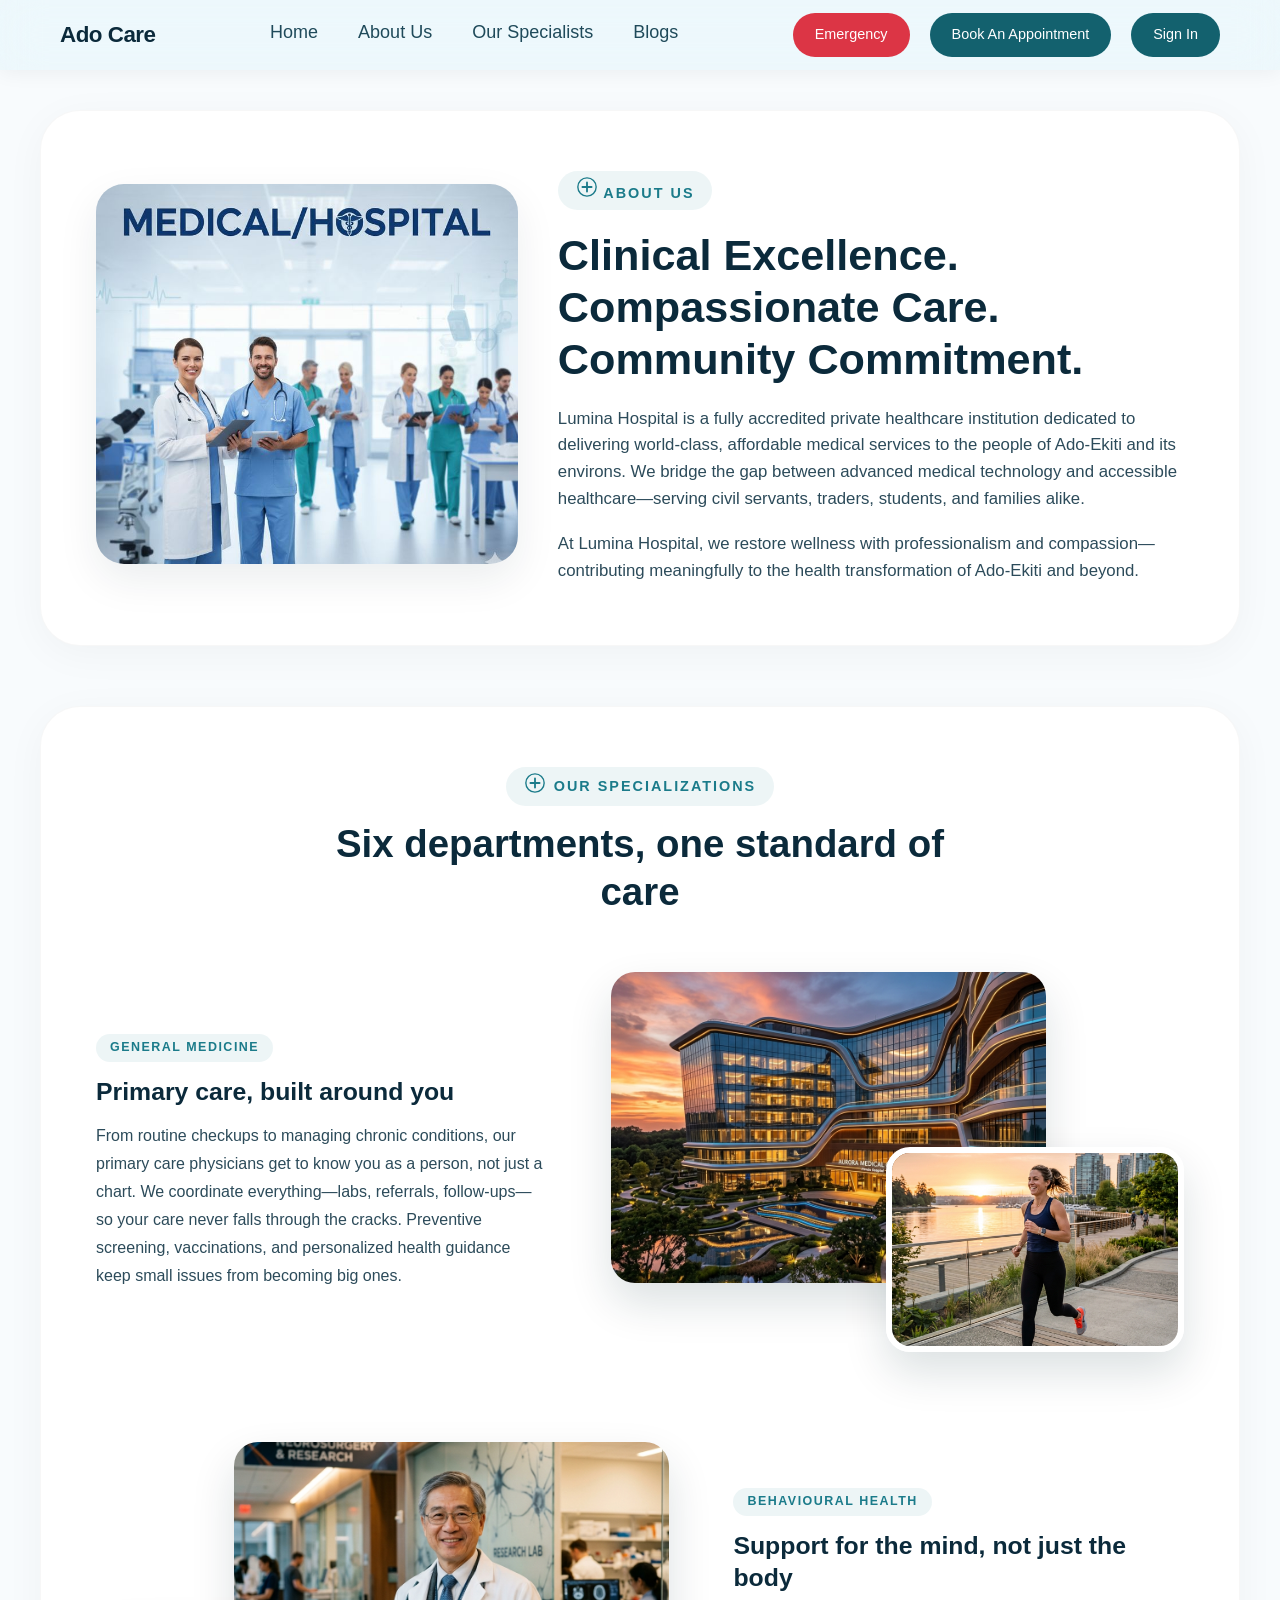
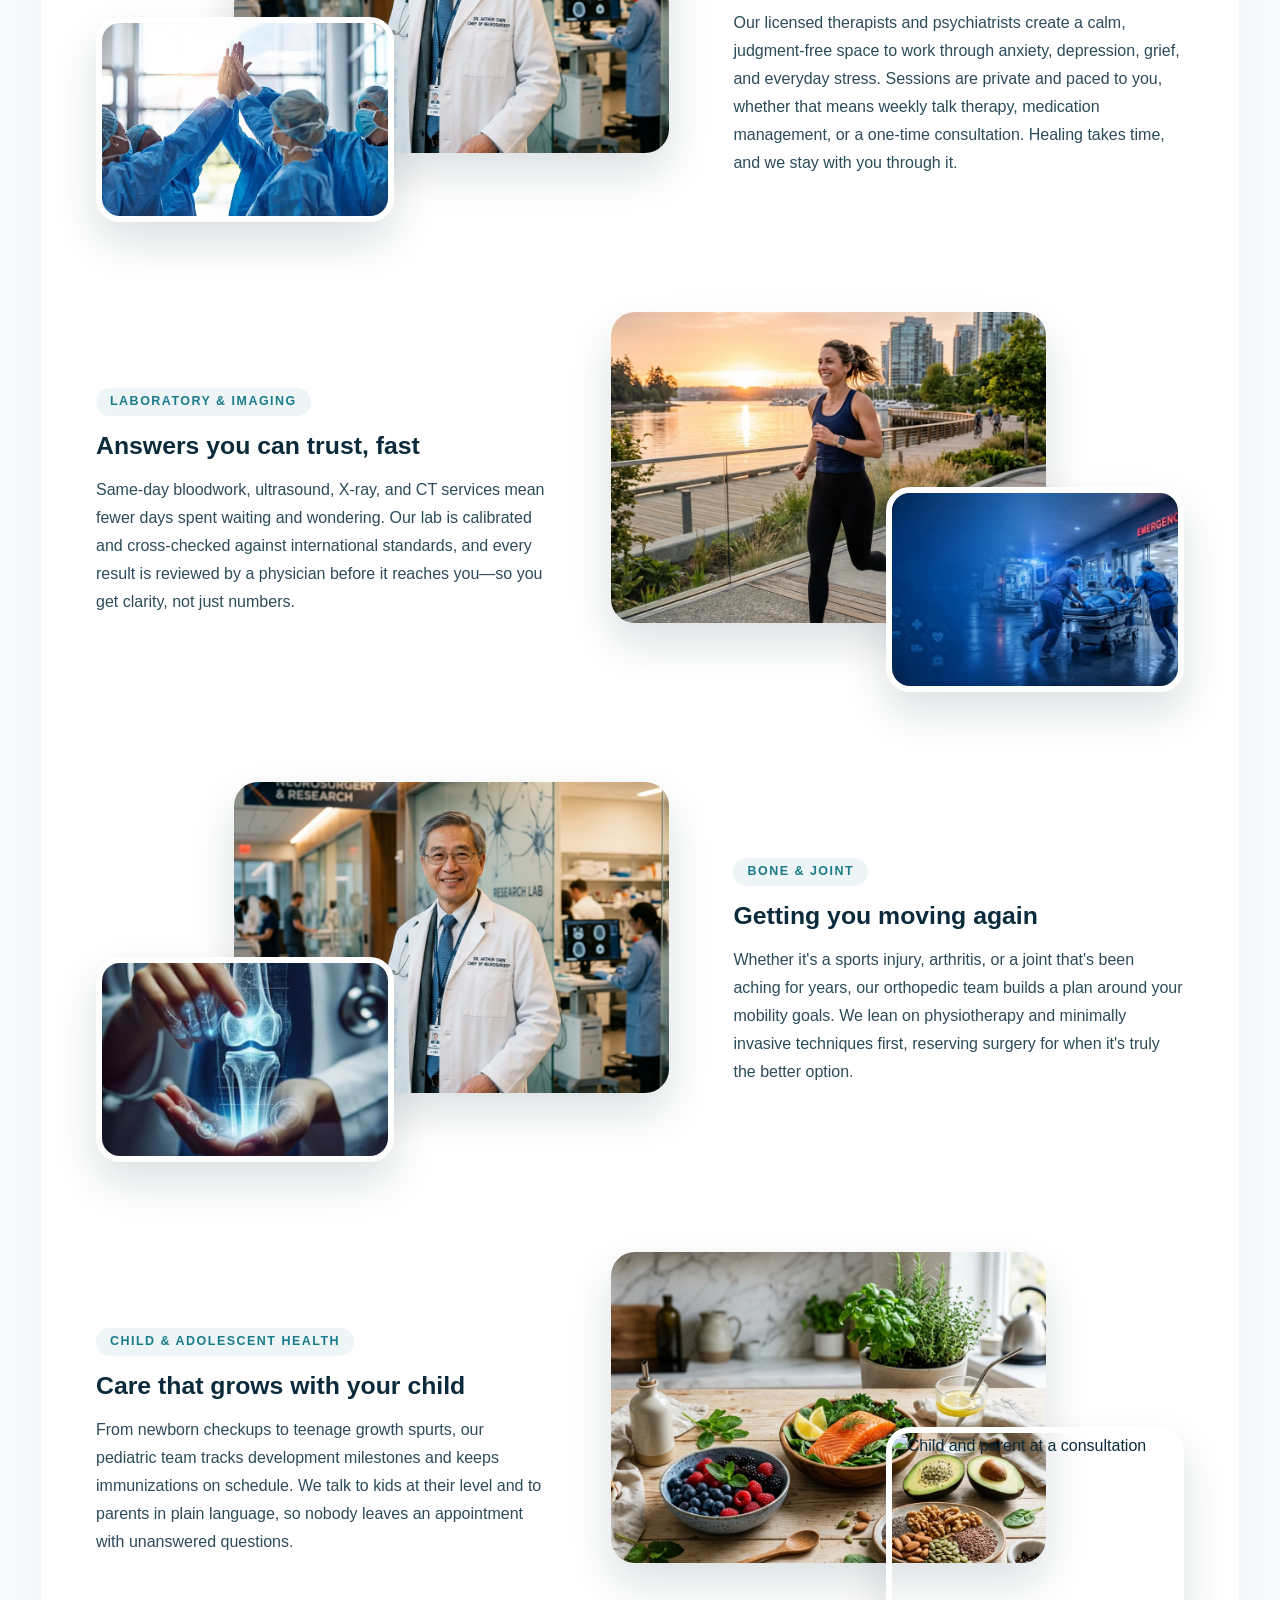
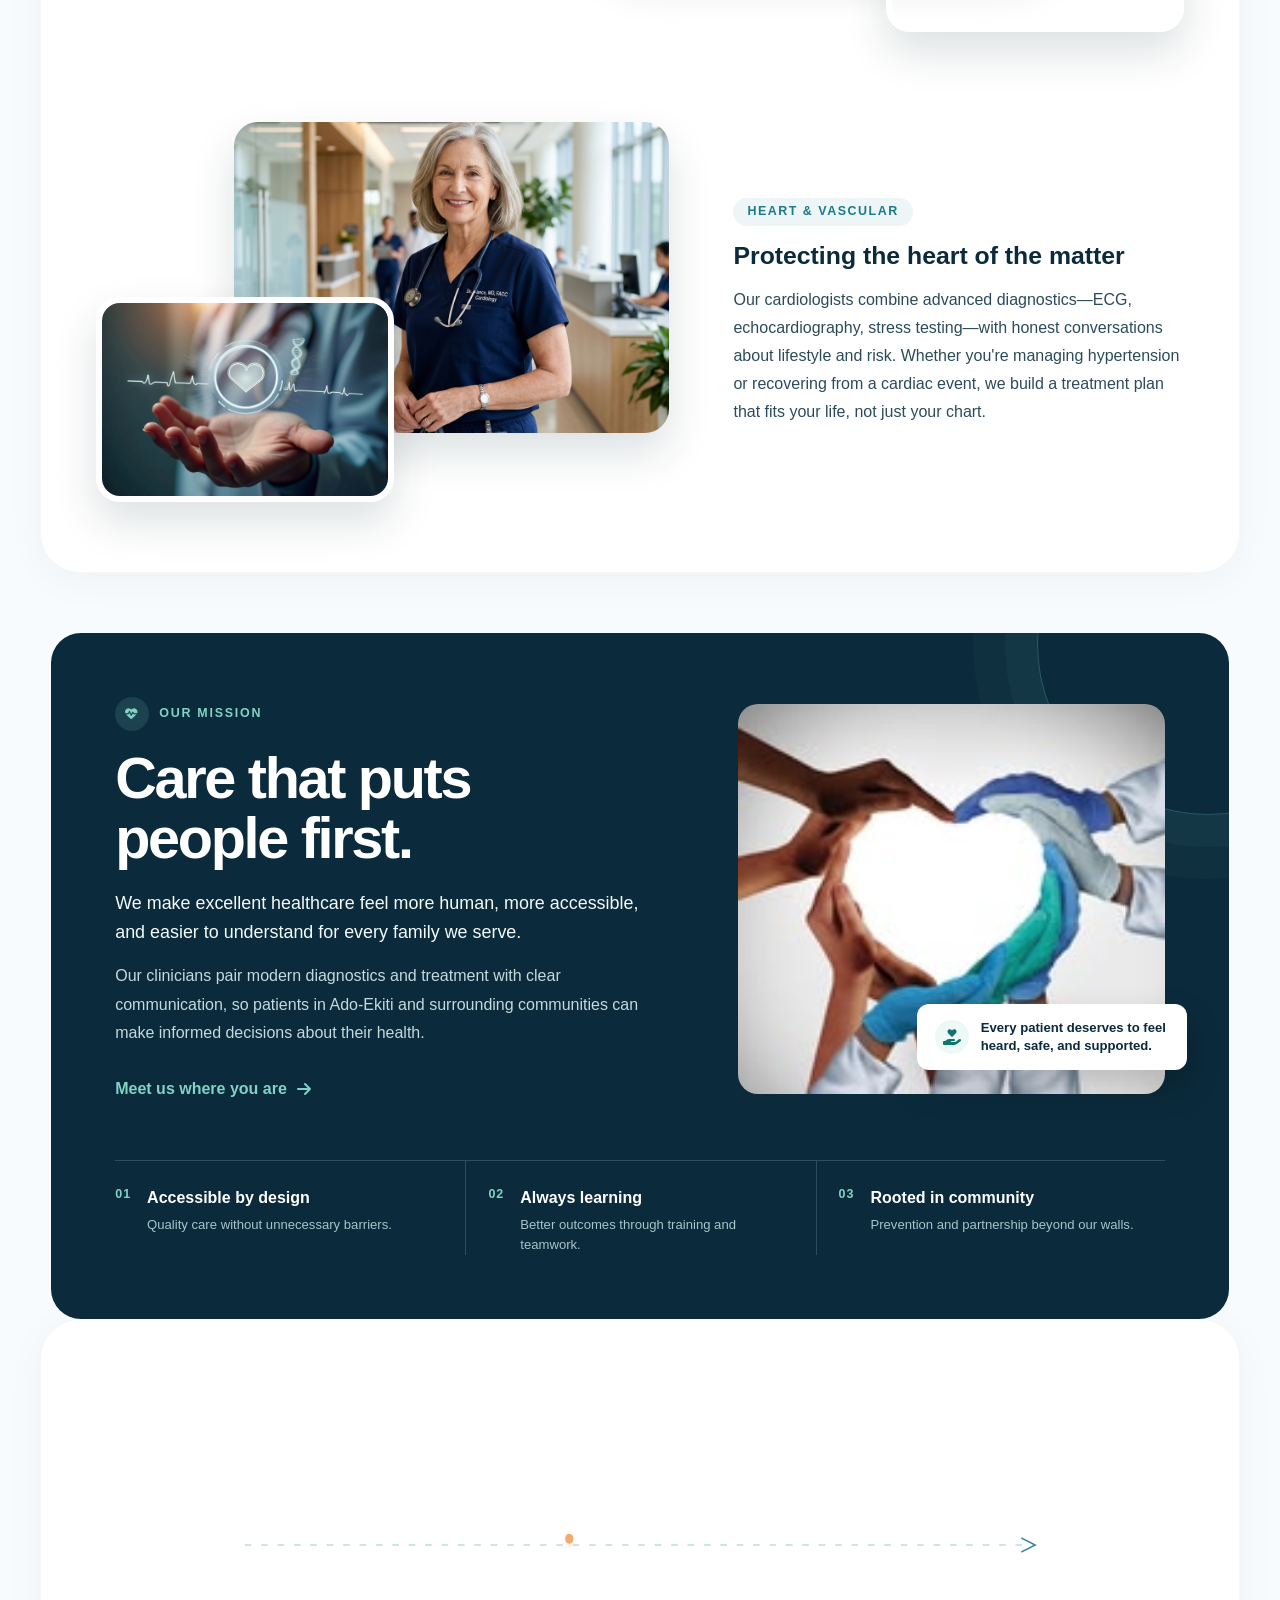
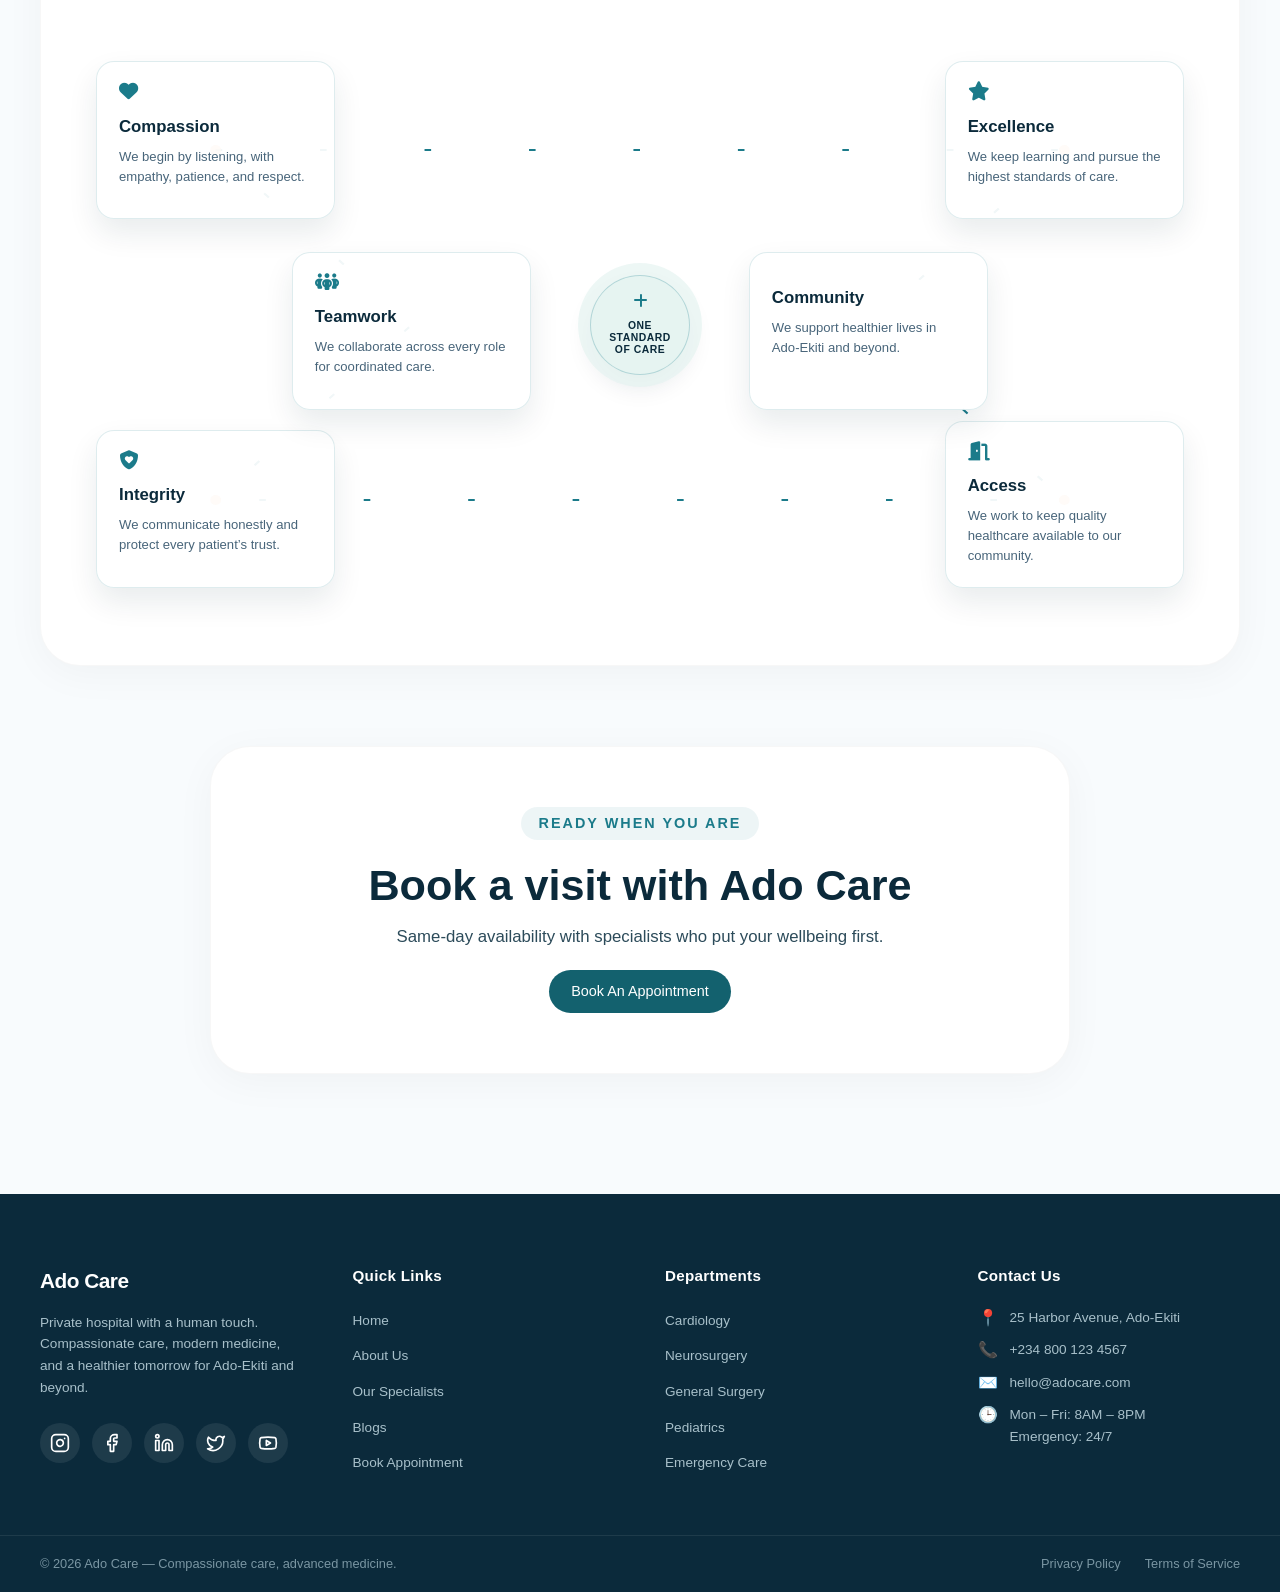
==== about.html @ afec9a69 "emercency, login and appointment pages" ====
<!DOCTYPE html>
<html lang="en">
<head>
    <meta charset="UTF-8">
    <meta name="viewport" content="width=device-width, initial-scale=1.0">
    <link rel="stylesheet" href="Style1.css">
    <link rel="stylesheet" href="https://cdnjs.cloudflare.com/ajax/libs/font-awesome/6.4.0/css/all.min.css">
    <title>About Us — Ado Care</title>
</head>
<body class="page-about">
    <nav class="nav">
        <div class="logo">Ado Care</div>

        <div class="links">
            <a href="index.html">Home</a>
            <a href="about.html" class="active">About Us</a>
            <a href="specialists.html">Our Specialists</a>
            <a href="blogs.html">Blogs</a>
        </div>

        <div class="right-links">
            <a class="button emergency" href="">Emergency</a>
            <a class="button" href="index.html#book-appointment">Book An Appointment</a>
            <a class="button" href="">Sign In</a>
        </div>

        <!-- Mobile Menu Toggle -->
        <button class="menu-toggle" id="menuToggle" aria-label="Toggle menu">
            <span></span>
            <span></span>
            <span></span>
        </button>

        <!-- Mobile Menu -->
        <div class="mobile-menu" id="mobileMenu">
            <div class="mobile-links">
                <a href="index.html">Home</a>
                <a href="about.html" class="active">About Us</a>
                <a href="specialists.html">Our Specialists</a>
                <a href="blogs.html">Blogs</a>
            </div>
            <div class="mobile-actions">
                <a class="button emergency" href="">Emergency</a>
                <a class="button" href="index.html#book-appointment">Book An Appointment</a>
                <a class="button" href="">Sign In</a>
            </div>
        </div>
    </nav>

    <main>
        <!-- Page intro / same visual language as homepage about -->
        <section>
            <div class="about-us" id="about-us" style="margin-top: 40px;">
                <div class="about-image">
                    <img src="assets/download.jpg" alt="Ado Care hospital">
                </div>

                <div class="about-text">
                    <h2>
                        <span class="about-icon" aria-hidden="true">
                            <svg width="22" height="22" viewBox="0 0 24 24" fill="none">
                                <circle cx="12" cy="12" r="10" stroke="#1b7b8a" stroke-width="1.5" class="about-ring"/>
                                <path d="M12 7v10M7 12h10" stroke="#1b7b8a" stroke-width="2" stroke-linecap="round"/>
                            </svg>
                        </span>
                        About us
                    </h2>

                    <h1>Clinical Excellence. Compassionate Care. Community Commitment.</h1>

                    <p>
                        Lumina Hospital is a fully accredited private healthcare institution
                        dedicated to delivering world-class, affordable medical services to the people of
                        Ado-Ekiti and its environs. We bridge the gap between advanced medical technology
                        and accessible healthcare—serving civil servants, traders, students, and families alike.
                    </p>

                    <p>
                        At Lumina Hospital, we restore wellness with professionalism and compassion—contributing meaningfully
                        to the health transformation of Ado-Ekiti and beyond.
                    </p>
                </div>

            </div>
        </section>

        <!-- Specializations — detailed, alternating layout -->
        <section>
            <div class="spec-section">
                <div class="spec-intro">
                    <h2>
                        <span class="about-icon" aria-hidden="true">
                            <svg width="22" height="22" viewBox="0 0 24 24" fill="none">
                                <circle cx="12" cy="12" r="10" stroke="#1b7b8a" stroke-width="1.5" class="about-ring"/>
                                <path d="M12 7v10M7 12h10" stroke="#1b7b8a" stroke-width="2" stroke-linecap="round"/>
                            </svg>
                        </span>
                        Our specializations
                    </h2>
                    <h1>Six departments, one standard of care</h1>
                </div>

                <div class="spec-list">
                    <!-- 1. Primary Care — images right -->
                    <div class="spec-row">
                        <div class="spec-content">
                            <span class="specialist-dept">General Medicine</span>
                            <h3>Primary care, built around you</h3>
                            <p>
                                From routine checkups to managing chronic conditions, our primary care physicians
                                get to know you as a person, not just a chart. We coordinate everything—labs,
                                referrals, follow-ups—so your care never falls through the cracks. Preventive
                                screening, vaccinations, and personalized health guidance keep small issues from
                                becoming big ones.
                            </p>
                        </div>
                        <div class="spec-images">
                            <img src="assets/hero_hospital.png" alt="Primary care consultation at Ado Care" class="img-a">
                            <img src="assets/healthy_lifestyle.png" alt="Family preventive health guidance" class="img-b">
                        </div>
                    </div>

                    <!-- 2. Mental Health — images left -->
                    <div class="spec-row reverse">
                        <div class="spec-content">
                            <span class="specialist-dept">Behavioural Health</span>
                            <h3>Support for the mind, not just the body</h3>
                            <p>
                                Our licensed therapists and psychiatrists create a calm, judgment-free space to
                                work through anxiety, depression, grief, and everyday stress. Sessions are private
                                and paced to you, whether that means weekly talk therapy, medication management,
                                or a one-time consultation. Healing takes time, and we stay with you through it.
                            </p>
                        </div>
                        <div class="spec-images">
                            <img src="assets/doctor_neurology.png" alt="Therapist consultation room" class="img-a">
                            <img src="assets/hero2.jpg" alt="Patient in a calm counselling session" class="img-b">
                        </div>
                    </div>

                    <!-- 3. Diagnostics — images right -->
                    <div class="spec-row">
                        <div class="spec-content">
                            <span class="specialist-dept">Laboratory &amp; Imaging</span>
                            <h3>Answers you can trust, fast</h3>
                            <p>
                                Same-day bloodwork, ultrasound, X-ray, and CT services mean fewer days spent
                                waiting and wondering. Our lab is calibrated and cross-checked against
                                international standards, and every result is reviewed by a physician before it
                                reaches you—so you get clarity, not just numbers.
                            </p>
                        </div>
                        <div class="spec-images">
                            <img src="assets/healthy_lifestyle.png" alt="Diagnostic laboratory testing" class="img-a">
                            <img src="assets/hero3.jpg" alt="Imaging and scan review" class="img-b">
                        </div>
                    </div>

                    <!-- 4. Orthopedics — images left -->
                    <div class="spec-row reverse">
                        <div class="spec-content">
                            <span class="specialist-dept">Bone &amp; Joint</span>
                            <h3>Getting you moving again</h3>
                            <p>
                                Whether it's a sports injury, arthritis, or a joint that's been aching for years,
                                our orthopedic team builds a plan around your mobility goals. We lean on
                                physiotherapy and minimally invasive techniques first, reserving surgery for when
                                it's truly the better option.
                            </p>
                        </div>
                        <div class="spec-images">
                            <img src="assets/doctor_neurology.png" alt="Orthopedic assessment" class="img-a">
                            <img src="assets/hero4.jpg" alt="Physiotherapy and mobility rehab" class="img-b">
                        </div>
                    </div>

                    <!-- 5. Pediatrics — images right -->
                    <div class="spec-row">
                        <div class="spec-content">
                            <span class="specialist-dept">Child &amp; Adolescent Health</span>
                            <h3>Care that grows with your child</h3>
                            <p>
                                From newborn checkups to teenage growth spurts, our pediatric team tracks
                                development milestones and keeps immunizations on schedule. We talk to kids at
                                their level and to parents in plain language, so nobody leaves an appointment
                                with unanswered questions.
                            </p>
                        </div>
                        <div class="spec-images">
                            <img src="assets/nutrition_superfoods.png" alt="Pediatric wellness checkup" class="img-a">
                            <img src="assets/hero5.jpg" alt="Child and parent at a consultation" class="img-b">
                        </div>
                    </div>

                    <!-- 6. Cardiology — images left -->
                    <div class="spec-row reverse">
                        <div class="spec-content">
                            <span class="specialist-dept">Heart &amp; Vascular</span>
                            <h3>Protecting the heart of the matter</h3>
                            <p>
                                Our cardiologists combine advanced diagnostics—ECG, echocardiography, stress
                                testing—with honest conversations about lifestyle and risk. Whether you're
                                managing hypertension or recovering from a cardiac event, we build a treatment
                                plan that fits your life, not just your chart.
                            </p>
                        </div>
                        <div class="spec-images">
                            <img src="assets/doctor_cardiology.png" alt="Cardiology diagnostics" class="img-a">
                            <img src="assets/hero6.jpg" alt="Heart health monitoring" class="img-b">
                        </div>
                    </div>
                </div>
            </div>
        </section>

        <section class="mission-section" aria-labelledby="mission-title">
            <div class="mission-layout">
                <div class="mission-copy mission-reveal">
                    <div class="mission-label">
                        <span class="mission-mark" aria-hidden="true"><i class="fas fa-heart-pulse"></i></span>
                        <span>Our mission</span>
                    </div>
                    <h1 id="mission-title">Care that puts people first.</h1>
                    <p class="mission-lead">
                        We make excellent healthcare feel more human, more accessible, and easier to understand for every family we serve.
                    </p>
                    <p>
                        Our clinicians pair modern diagnostics and treatment with clear communication, so patients in Ado-Ekiti and surrounding communities can make informed decisions about their health.
                    </p>
                    <a class="mission-link" href="index.html#book-appointment">Meet us where you are <i class="fas fa-arrow-right"></i></a>
                </div>

                <div class="mission-visual mission-reveal">
                    <img src="assets/Modern miracle workers - Catholic Review.jpg" alt="A healthcare professional caring for a patient">
                    <div class="mission-note">
                        <span class="mission-note-icon"><i class="fas fa-hand-holding-heart"></i></span>
                        <p>Every patient deserves to feel heard, safe, and supported.</p>
                    </div>
                </div>
            </div>

            <div class="mission-commitments">
                <div class="commitment mission-reveal">
                    <strong>01</strong>
                    <div><h3>Accessible by design</h3><p>Quality care without unnecessary barriers.</p></div>
                </div>
                <div class="commitment mission-reveal">
                    <strong>02</strong>
                    <div><h3>Always learning</h3><p>Better outcomes through training and teamwork.</p></div>
                </div>
                <div class="commitment mission-reveal">
                    <strong>03</strong>
                    <div><h3>Rooted in community</h3><p>Prevention and partnership beyond our walls.</p></div>
                </div>
            </div>
        </section>

        <section>
            <div class="about-us values-about">
                <div class="about-text" style="flex: 1 1 100%; max-width: 100%;">
                    <h2>
                        <span class="about-icon" aria-hidden="true">
                            <svg width="22" height="22" viewBox="0 0 24 24" fill="none">
                                <circle cx="12" cy="12" r="10" stroke="#1b7b8a" stroke-width="1.5" class="about-ring"/>
                                <path d="M12 7v10M7 12h10" stroke="#1b7b8a" stroke-width="2" stroke-linecap="round"/>
                            </svg>
                        </span>
                        Our Values
                    </h2>
                    <h1>What guides every decision</h1>
                </div>

                <div class="values-flow" aria-hidden="true">
                    <svg viewBox="0 0 1000 28" preserveAspectRatio="none">
                        <path d="M18 14 H982"/>
                        <path class="flow-arrow" d="M965 7 L982 14 L965 21"/>
                        <circle cx="18" cy="14" r="5">
                               <animate attributeName="cx" values="18;138;258;378;498;618;738;858;982;858;738;618;498;378;258;138;18" keyTimes="0;0.0625;0.125;0.1875;0.25;0.3125;0.375;0.4375;0.5;0.5625;0.625;0.6875;0.75;0.8125;0.875;0.9375;1" dur="3s" calcMode="spline" keySplines="0.42 0 0.58 1;0.42 0 0.58 1;0.42 0 0.58 1;0.42 0 0.58 1;0.42 0 0.58 1;0.42 0 0.58 1;0.42 0 0.58 1;0.42 0 0.58 1;0.42 0 0.58 1;0.42 0 0.58 1;0.42 0 0.58 1;0.42 0 0.58 1;0.42 0 0.58 1;0.42 0 0.58 1;0.42 0 0.58 1;0.42 0 0.58 1" repeatCount="indefinite"/>
                               <animate attributeName="cy" values="14;5;14;5;14;5;14;5;14;5;14;5;14;5;14;5;14" keyTimes="0;0.0625;0.125;0.1875;0.25;0.3125;0.375;0.4375;0.5;0.5625;0.625;0.6875;0.75;0.8125;0.875;0.9375;1" dur="3s" calcMode="spline" keySplines="0.42 0 0.58 1;0.42 0 0.58 1;0.42 0 0.58 1;0.42 0 0.58 1;0.42 0 0.58 1;0.42 0 0.58 1;0.42 0 0.58 1;0.42 0 0.58 1;0.42 0 0.58 1;0.42 0 0.58 1;0.42 0 0.58 1;0.42 0 0.58 1;0.42 0 0.58 1;0.42 0 0.58 1;0.42 0 0.58 1;0.42 0 0.58 1" repeatCount="indefinite"/>
                        </circle>
                    </svg>
                </div>
                <div class="values-network" aria-label="Ado Care values">
                    <svg class="values-wireframe" viewBox="0 0 1000 560" aria-hidden="true" preserveAspectRatio="none">
                        <path d="M110 105 L890 105 L710 280 L890 455 L110 455 L290 280 L110 105"/>
                        <path class="wire-pulse" d="M110 105 L890 105 L710 280 L890 455 L110 455 L290 280 L110 105"/>
                        <circle cx="500" cy="280" r="7"/>
                        <circle cx="110" cy="105" r="5"/><circle cx="890" cy="105" r="5"/>
                        <circle cx="110" cy="455" r="5"/><circle cx="890" cy="455" r="5"/>
                    </svg>
                    <div class="value-card value-card--compassion value-reveal">
                        <i class="fas fa-heart"></i>
                        <h3>Compassion</h3><p>We begin by listening, with empathy, patience, and respect.</p>
                    </div>
                    <div class="value-card value-card--excellence value-reveal">
                        <i class="fas fa-star"></i>
                        <h3>Excellence</h3><p>We keep learning and pursue the highest standards of care.</p>
                    </div>
                    <div class="value-card value-card--integrity value-reveal">
                        <i class="fas fa-shield-heart"></i>
                        <h3>Integrity</h3><p>We communicate honestly and protect every patient’s trust.</p>
                    </div>
                    <div class="value-card value-card--access value-reveal">
                        <i class="fas fa-door-open"></i>
                        <h3>Access</h3><p>We work to keep quality healthcare available to our community.</p>
                    </div>
                    <div class="value-card value-card--teamwork value-reveal">
                        <i class="fas fa-people-group"></i>
                        <h3>Teamwork</h3><p>We collaborate across every role for coordinated care.</p>
                    </div>
                    <div class="value-card value-card--community value-reveal">
                        <i class="fas fa-house-chimney-heart"></i>
                        <h3>Community</h3><p>We support healthier lives in Ado-Ekiti and beyond.</p>
                    </div>
                    <div class="values-center" aria-hidden="true"><i class="fas fa-plus"></i><span>one standard<br>of care</span></div>
                </div>
            </div>
        </section>

        <!-- CTA back to booking -->
        <section style="padding: 20px 0 40px;">
            <div class="container" style="max-width: 900px; margin: 0 auto; padding: 0 20px; text-align: center;">
                <div class="about-us" style="margin: 0; flex-direction: column; text-align: center; gap: 20px;">
                    <div class="about-text" style="flex: none; max-width: 100%;">
                        <h2 style="opacity: 1;">Ready when you are</h2>
                        <h1 style="opacity: 1; margin-bottom: 12px;">Book a visit with Ado Care</h1>
                        <p style="opacity: 1; margin: 0 auto 20px; max-width: 520px;">
                            Same-day availability with specialists who put your wellbeing first.
                        </p>
                        <a class="button" href="index.html#book-appointment" style="display: inline-flex;">Book An Appointment</a>
                    </div>
                </div>
            </div>
        </section>
    </main>

    <footer class="footer">
        <div class="footer-container">
            <div class="footer-brand">
                <div class="footer-logo">Ado Care</div>
                <p>
                    Private hospital with a human touch.
                    Compassionate care, modern medicine, and a healthier tomorrow for Ado-Ekiti and beyond.
                </p>
                <div class="footer-social">
                    <a href="#" aria-label="Instagram" title="Instagram">
                        <svg xmlns="http://www.w3.org/2000/svg" width="20" height="20" viewBox="0 0 24 24" fill="none" stroke="currentColor" stroke-width="2" stroke-linecap="round" stroke-linejoin="round"><rect width="20" height="20" x="2" y="2" rx="5" ry="5"/><path d="M16 11.37A4 4 0 1 1 12.63 8 4 4 0 0 1 16 11.37z"/><line x1="17.5" x2="17.51" y1="6.5" y2="6.5"/></svg>
                    </a>
                    <a href="#" aria-label="Facebook" title="Facebook">
                        <svg xmlns="http://www.w3.org/2000/svg" width="20" height="20" viewBox="0 0 24 24" fill="none" stroke="currentColor" stroke-width="2" stroke-linecap="round" stroke-linejoin="round"><path d="M18 2h-3a5 5 0 0 0-5 5v3H7v4h3v8h4v-8h3l1-4h-4V7a1 1 0 0 1 1-1h3z"/></svg>
                    </a>
                    <a href="#" aria-label="LinkedIn" title="LinkedIn">
                        <svg xmlns="http://www.w3.org/2000/svg" width="20" height="20" viewBox="0 0 24 24" fill="none" stroke="currentColor" stroke-width="2" stroke-linecap="round" stroke-linejoin="round"><path d="M16 8a6 6 0 0 1 6 6v7h-4v-7a2 2 0 0 0-2-2 2 2 0 0 0-2 2v7h-4v-7a6 6 0 0 1 6-6z"/><rect width="4" height="12" x="2" y="9"/><circle cx="4" cy="4" r="2"/></svg>
                    </a>
                    <a href="#" aria-label="X (Twitter)" title="X">
                        <svg xmlns="http://www.w3.org/2000/svg" width="20" height="20" viewBox="0 0 24 24" fill="none" stroke="currentColor" stroke-width="2" stroke-linecap="round" stroke-linejoin="round"><path d="M22 4s-.7 2.1-2 3.4c1.6 10-9.4 17.3-18 11.6 2.2.1 4.4-.6 6-2C3 15.5.5 9.6 3 5c2.2 2.6 5.6 4.1 9 4-.9-4.2 4-6.6 7-3.8 1.1 0 3-1.2 3-1.2z"/></svg>
                    </a>
                    <a href="#" aria-label="YouTube" title="YouTube">
                        <svg xmlns="http://www.w3.org/2000/svg" width="20" height="20" viewBox="0 0 24 24" fill="none" stroke="currentColor" stroke-width="2" stroke-linecap="round" stroke-linejoin="round"><path d="M2.5 17a24.12 24.12 0 0 1 0-10 2 2 0 0 1 1.4-1.4 49.56 49.56 0 0 1 16.2 0A2 2 0 0 1 21.5 7a24.12 24.12 0 0 1 0 10 2 2 0 0 1-1.4 1.4 49.55 49.55 0 0 1-16.2 0A2 2 0 0 1 2.5 17"/><path d="m10 15 5-3-5-3z"/></svg>
                    </a>
                </div>
            </div>

            <div class="footer-column">
                <h4>Quick Links</h4>
                <ul>
                    <li><a href="index.html">Home</a></li>
                    <li><a href="about.html">About Us</a></li>
                    <li><a href="specialists.html">Our Specialists</a></li>
                    <li><a href="blogs.html">Blogs</a></li>
                    <li><a href="index.html#book-appointment">Book Appointment</a></li>
                </ul>
            </div>

            <div class="footer-column">
                <h4>Departments</h4>
                <ul>
                    <li><a href="#">Cardiology</a></li>
                    <li><a href="#">Neurosurgery</a></li>
                    <li><a href="#">General Surgery</a></li>
                    <li><a href="#">Pediatrics</a></li>
                    <li><a href="#">Emergency Care</a></li>
                </ul>
            </div>

            <div class="footer-column">
                <h4>Contact Us</h4>
                <ul class="footer-contact">
                    <li>
                        <span>📍</span>
                        <span>25 Harbor Avenue, Ado-Ekiti</span>
                    </li>
                    <li>
                        <span>📞</span>
                        <span>+234 800 123 4567</span>
                    </li>
                    <li>
                        <span>✉️</span>
                        <span>hello@adocare.com</span>
                    </li>
                    <li>
                        <span>🕒</span>
                        <span>Mon – Fri: 8AM – 8PM<br>Emergency: 24/7</span>
                    </li>
                </ul>
            </div>
        </div>

        <div class="footer-bottom">
            <p>© 2026 Ado Care — Compassionate care, advanced medicine.</p>
            <div class="footer-bottom-links">
                <a href="#">Privacy Policy</a>
                <a href="#">Terms of Service</a>
            </div>
        </div>
    </footer>

    <script src="script.js"></script>
</body>
</html>
---- Style1.css ----
/* ============================================
   1. RESET & BASE
============================================ */
* {
    margin: 0;
    padding: 0;
    box-sizing: border-box;
}

html {
    scroll-behavior: smooth;
}

body {
    font-family: "Manrope", sans-serif;
    color: #0b2a3b;
    background: #f8fbfd;
    line-height: 1.6;
}

main {
    padding-top: 70px; /* height of fixed navbar */
}

/* ============================================
   2. KEYFRAMES (defined once)
============================================ */
@keyframes carouselFade {
    0% {
        opacity: 1;
        transform: scale(1);
    }
    16.66% {
        opacity: 1;
        transform: scale(1);
    }
    20% {
        opacity: 0;
        transform: scale(1.05);
    }
    83.33% {
        opacity: 0;
        transform: scale(1.05);
    }
    86.66% {
        opacity: 1;
        transform: scale(1);
    }
    100% {
        opacity: 1;
        transform: scale(1);
    }
}

@keyframes slideInLeft {
    from {
        opacity: 0;
        transform: translateX(-30px);
    }
    to {
        opacity: 1;
        transform: translateX(0);
    }
}

@keyframes slideInRight {
    from {
        opacity: 0;
        transform: translateX(30px);
    }
    to {
        opacity: 1;
        transform: translateX(0);
    }
}

@keyframes slideInBottom {
    from {
        opacity: 0;
        transform: translateY(30px);
    }
    to {
        opacity: 1;
        transform: translateY(0);
    }
}

@keyframes fadeIn {
    from {
        opacity: 0;
    }
    to {
        opacity: 1;
    }
}

/* ============================================
   3. BUTTONS (shared)
============================================ */
.button {
    display: inline-flex;
    align-items: center;
    justify-content: center;
    padding: 10px 22px;
    border-radius: 999px;
    font-size: 0.9rem;
    font-weight: 500;
    text-decoration: none;
    border: none;
    cursor: pointer;
    transition: transform 0.2s ease, box-shadow 0.2s ease, background 0.2s ease;
}

.button:hover {
    transform: translateY(-2px);
    box-shadow: 0 6px 18px rgba(0, 0, 0, 0.12);
}

.emergency {
    background: #dc3545;
    color: #fff;
}

.emergency:hover {
    background: #c82333;
}

.button:not(.emergency) {
    background: #13616e;
    color: #fff;
}

.button:not(.emergency):hover {
    background: #13616e;
}

.btn-full {
    display: flex;
    align-items: center;
    justify-content: center;
    padding: 14px 28px;
    background: linear-gradient(135deg, #1b7b8a 0%, #13616e 100%);
    color: #ffffff;
    border: none;
    border-radius: 12px;
    font-size: 1rem;
    font-weight: 600;
    font-family: "Manrope", sans-serif;
    cursor: pointer;
    transition: all 0.3s ease;
    box-shadow: 0 8px 20px rgba(27, 123, 138, 0.25);
    width: 100%;
}

.btn-full:hover {
    background: linear-gradient(135deg, #13616e 0%, #0a4a5f 100%);
    transform: translateY(-2px);
    box-shadow: 0 12px 30px rgba(27, 123, 138, 0.35);
}

.btn-full:active {
    transform: translateY(0);
    box-shadow: 0 6px 15px rgba(27, 123, 138, 0.25);
}

.btn-primary,
.btn-outline {
    padding: 12px 28px;
    border-radius: 12px;
    font-size: 0.95rem;
    font-weight: 600;
    cursor: pointer;
    transition: all 0.3s ease;
    display: inline-flex;
    align-items: center;
    gap: 8px;
    border: none;
    font-family: "Manrope", sans-serif;
}

.btn-primary {
    background: #b13e3e;
    color: #ffffff;
    box-shadow: 0 6px 16px rgba(177, 62, 62, 0.25);
}

.btn-primary:hover {
    background: #9b3434;
    transform: translateY(-2px);
    box-shadow: 0 10px 24px rgba(177, 62, 62, 0.35);
}

.btn-outline {
    background: transparent;
    color: #b13e3e;
    border: 1.5px solid #b13e3e;
}

.btn-outline:hover {
    background: rgba(177, 62, 62, 0.08);
    transform: translateY(-2px);
}

.btn-link {
    border: none;
    background: transparent;
    color: #0F766E;
    font-weight: 700;
    text-align: left;
    padding: 0;
    cursor: pointer;
    margin-top: 6px;
}

/* ============================================
   4. NAVIGATION
============================================ */
.nav {
    position: fixed;
    top: 0;
    left: 0;
    width: 100%;
    height: 70px;
    padding: 0 40px;
    display: flex;
    justify-content: space-between;
    align-items: center;
    background: #afebf527;
    backdrop-filter: blur(20px);
    box-shadow: 0 2px 20px rgba(0, 0, 0, 0.06);
    z-index: 1000;
}

.nav .logo {
    font-size: 1.4rem;
    font-weight: 700;
    color: #0b2a3b;
    letter-spacing: -0.5px;
    padding-left: 100px;
}

.nav .links {
    display: flex;
    gap: 40px;
}

.nav .links a {
    text-decoration: none;
    color: #1f4a5a;
    font-size: 18px;
    font-weight: 500;
    padding-bottom: 4px;
    transition: color 0.25s ease, border-color 0.25s ease;
    border-bottom: 2px solid transparent;
}

.nav .links a:hover,
.nav .links a.active {
    color: #1b7b8a;
    border-bottom-color: #1b7b8a;
}

.nav .right-links {
    display: flex;
    gap: 20px;
    align-items: center;
}

/* Mobile menu toggle */
.menu-toggle {
    display: none;
    flex-direction: column;
    background: none;
    border: none;
    cursor: pointer;
    gap: 5px;
    padding: 8px;
}

.menu-toggle span {
    width: 24px;
    height: 2.5px;
    background: #0b2a3b;
    border-radius: 2px;
    transition: all 0.3s ease;
}

.menu-toggle.active span:nth-child(1) {
    transform: rotate(45deg) translate(10px, 10px);
}

.menu-toggle.active span:nth-child(2) {
    opacity: 0;
}

.menu-toggle.active span:nth-child(3) {
    transform: rotate(-45deg) translate(7px, -7px);
}

/* Mobile menu panel */
.mobile-menu {
    display: none;
    position: absolute;
    top: 70px;
    left: 0;
    right: 0;
    background: #ffffff;
    border-bottom: 1px solid rgba(27, 123, 138, 0.1);
    box-shadow: 0 8px 24px rgba(0, 0, 0, 0.12);
    z-index: 999;
    flex-direction: column;
    max-height: calc(100vh - 70px);
    overflow-y: auto;
}

.mobile-menu.active {
    display: flex;
}

.mobile-links {
    display: flex;
    flex-direction: column;
    padding: 20px 0;
    border-bottom: 1px solid rgba(0, 0, 0, 0.05);
}

.mobile-links a {
    padding: 14px 24px;
    color: #1f4a5a;
    text-decoration: none;
    font-weight: 500;
    transition: all 0.2s ease;
    border-left: 3px solid transparent;
}

.mobile-links a:hover {
    background: #f8fbfd;
    border-left-color: #1b7b8a;
    color: #1b7b8a;
}

.mobile-actions {
    display: flex;
    flex-direction: column;
    gap: 12px;
    padding: 16px 20px;
}

.mobile-actions .button {
    padding: 11px 16px;
    font-size: 0.85rem;
    border-radius: 8px;
}

/* --- Navigation Responsive --- */
@media (min-width: 1200px) {
    .nav {
        padding: 0 60px;
    }

    .nav .logo {
        padding-left: 0;
    }
}

@media (max-width: 1199px) {
    .nav {
        padding: 0 24px;
    }

    .nav .links {
        gap: 32px;
    }

    .nav .links a {
        font-size: 16px;
    }

    .nav .logo {
        font-size: 1.2rem;
        padding-left: 0;
    }
}

@media (max-width: 1023px) {
    .nav {
        padding: 0 20px;
    }

    .nav .logo {
        font-size: 1.1rem;
        padding-left: 0;
    }

    .nav .links {
        display: none;
    }

    .nav .right-links {
        gap: 12px;
    }

    .button {
        padding: 10px 18px;
        font-size: 0.85rem;
        border-radius: 8px;
    }

    .menu-toggle {
        display: flex;
    }

    .mobile-menu {
        position: fixed;
        top: 50px;
        right: 0;
        left: auto;
        width: 50%;
        max-width: 280px;
        border-left: 1px solid rgba(27, 123, 138, 0.1);
        box-shadow: -4px 8px 20px rgba(0, 0, 0, 0.1);
        max-height: calc(80vh - 50px);
    }
}

@media (max-width: 767px) {
    .nav {
        padding: 0 16px;
    }

    .nav .logo {
        font-size: 1rem;
        letter-spacing: -0.3px;
    }

    .nav .right-links {
        display: none;
    }

    .nav .links {
        display: none;
    }

    .menu-toggle {
        display: flex;
    }

    .mobile-menu {
        position: fixed;
        top: 50px;
        right: 0;
        left: auto;
        width: 50%;
        max-width: 200px;
        border-left: 1px solid rgba(27, 123, 138, 0.1);
        box-shadow: -4px 8px 20px rgba(0, 0, 0, 0.1);
        max-height: calc(80vh - 50px);
    }
}

@media (max-width: 599px) {
    * {
        -webkit-tap-highlight-color: transparent;
    }

    .nav {
        height: 50px;
        padding: 0 12px;
    }

    .nav .logo {
        font-size: 0.95rem;
        padding-left: 0;
    }

    .nav .right-links,
    .nav .links {
        display: none;
    }

    .menu-toggle {
        display: flex;
    }

    .menu-toggle span {
        width: 20px;
        height: 2px;
    }

    .mobile-menu {
        position: fixed;
        top: 50px;
        right: 0;
        left: auto;
        width: 50%;
        max-width: 150px;
        border-left: 1px solid rgba(27, 123, 138, 0.1);
        box-shadow: -4px 8px 20px rgba(0, 0, 0, 0.1);
        max-height: calc(100vh - 50px);
    }

    .mobile-links {
        padding: 12px 0;
    }

    .mobile-links a {
        padding: 12px 16px;
        font-size: 0.7rem;
    }

    .mobile-actions {
        gap: 8px;
        padding: 12px;
    }

    .mobile-actions .button {
        padding: 10px 14px;
        font-size: 0.6rem;
        border-radius: 8px;
    }

    main {
        padding-top: 50px;
    }
}

/* ============================================
   5. HERO SECTION
============================================ */
.hero {
    position: relative;
    width: 100%;
    min-height: calc(100vh - 70px);
    display: flex;
    align-items: center;
    justify-content: space-between;
    gap: 40px;
    padding: 60px 60px 60px 80px;
    overflow: hidden;
    border-radius: 10px 10px 40px 40px;
}

.hero-video {
    position: absolute;
    inset: 0;
    width: 100%;
    height: 100%;
    object-fit: cover;
    z-index: 0;
}

.hero::before {
    content: "";
    position: absolute;
    inset: 0;
    background: linear-gradient(
        115deg,
        rgba(42, 63, 92, 0.99) 0%,
        rgba(77, 86, 100, 0.7) 45%,
        rgba(214, 227, 245, 0.6) 100%
    );
    z-index: 1;
}

.hero-text {
    position: relative;
    z-index: 2;
    flex: 1 1 48%;
    max-width: 560px;
    color: #fff;
}

.hero-text h1 {
    font-size: clamp(2.4rem, 5vw, 3.6rem);
    font-weight: 700;
    line-height: 1.15;
    letter-spacing: -0.02em;
    margin-bottom: 18px;
    color: #fff;
    animation: slideInLeft 0.8s ease-out 0.2s both;
}

.hero-text p {
    font-size: 1.2rem;
    color: rgba(255, 255, 255, 0.9);
    margin-bottom: 32px;
    max-width: 460px;
    animation: slideInLeft 0.8s ease-out 0.4s both;
}

.hero-text button {
    background: #1b7b8a;
    color: #fff;
    border: none;
    padding: 16px 40px;
    border-radius: 60px;
    font-size: 1.05rem;
    font-weight: 600;
    cursor: pointer;
    transition: all 0.25s ease;
    box-shadow: 0 10px 30px rgba(27, 123, 138, 0.35);
    margin-bottom: 32px;
    animation: slideInLeft 0.8s ease-out 0.6s both;
}

.hero-text button:hover {
    background: #13616e;
    transform: translateY(-3px);
    box-shadow: 0 14px 40px rgba(27, 123, 138, 0.45);
}

.hero-text > div {
    display: flex;
    flex-wrap: wrap;
    gap: 16px;
    animation: slideInLeft 0.8s ease-out 0.8s both;
}

.hero-text > div span {
    display: inline-flex;
    align-items: center;
    gap: 8px;
    background: rgba(255, 255, 255, 0.12);
    backdrop-filter: blur(6px);
    padding: 8px 18px;
    border-radius: 40px;
    font-size: 0.95rem;
    font-weight: 500;
    border: 1px solid rgba(255, 255, 255, 0.18);
}

.hero-img {
    position: relative;
    z-index: 2;
    flex: 1 1 42%;
    max-width: 520px;
    overflow: hidden;
    border-radius: 28px;
    min-height: 500px;
    display: flex;
    align-items: center;
    justify-content: center;
    background: #f0f0f0;
}

.hero-carousel-img {
    position: absolute;
    top: 0;
    left: 0;
    width: 100%;
    height: 100%;
    object-fit: cover;
    border-radius: 28px;
    box-shadow: 0 25px 60px rgba(0, 0, 0, 0.25);
    animation: carouselFade 120s infinite;
}

.hero-carousel-img:nth-child(1) { animation-delay: 0s; }
.hero-carousel-img:nth-child(2) { animation-delay: -20s; }
.hero-carousel-img:nth-child(3) { animation-delay: -40s; }
.hero-carousel-img:nth-child(4) { animation-delay: -60s; }
.hero-carousel-img:nth-child(5) { animation-delay: -80s; }
.hero-carousel-img:nth-child(6) { animation-delay: -100s; }

/* --- Hero Responsive --- */
@media (min-width: 1200px) {
    .hero {
        padding: 60px 60px 60px 80px;
    }
}

@media (max-width: 1199px) {
    .hero {
        padding: 50px 40px;
        gap: 32px;
    }

    .hero-text h1 {
        font-size: 38px;
    }

    .hero-text p {
        font-size: 1.1rem;
    }

    .hero-img {
        max-width: 400px;
        min-height: 400px;
    }
}

@media (max-width: 1023px) {
    .hero {
        flex-direction: column;
        text-align: center;
        padding: 80px 80px 50px;
        min-height: auto;
        gap: 28px;
        border-radius: 0 0 32px 32px;
    }

    .hero-text {
        max-width: 100%;
    }

    .hero-text h1 {
        font-size: clamp(1.8rem, 5vw, 2.6rem);
    }

    .hero-text p {
        font-size: 1rem;
        margin-left: auto;
        margin-right: auto;
    }

    .hero-text button {
        padding: 14px 36px;
        font-size: 0.95rem;
    }

    .hero-text > div {
        justify-content: center;
    }

    .hero-text > div span {
        font-size: 0.88rem;
        padding: 7px 14px;
    }

    .hero-img {
        max-width: 100%;
        width: 100%;
        min-height: 380px;
        border-radius: 24px;
    }
}

@media (max-width: 767px) {
    .hero {
        padding: 60px 40px 40px;
        gap: 24px;
        border-radius: 0 0 24px 24px;
    }

    .hero-text h1 {
        font-size: clamp(1.5rem, 5vw, 2.2rem);
    }

    .hero-text p {
        font-size: 0.95rem;
    }

    .hero-text button {
        padding: 12px 30px;
        font-size: 0.7rem;
    }

    .hero-text > div span {
        font-size: 0.8rem;
        padding: 6px 12px;
        gap: 6px;
    }

    .hero-img {
        min-height: 320px;
        width: 50%;
        border-radius: 20px;
    }
}

@media (max-width: 599px) {
    .hero {
        flex-direction: column;
        text-align: center;
        padding: 28px 16px 32px;
        gap: 20px;
        border-radius: 0 0 20px 20px;
        min-height: auto;
    }

    .hero::before {
        background: linear-gradient(
            115deg,
            rgba(42, 63, 92, 0.98) 0%,
            rgba(77, 86, 100, 0.75) 50%,
            rgba(214, 227, 245, 0.65) 100%
        );
    }

    .hero-text h1 {
        font-size: clamp(1.4rem, 6vw, 1.9rem);
        margin-bottom: 14px;
    }

    .hero-text p {
        font-size: 0.7rem;
        margin-bottom: 20px;
    }

    .hero-text button {
        padding: 12px 28px;
        font-size: 0.6rem;
        margin-bottom: 20px;
        width: auto;
    }

    .hero-text > div {
        flex-direction: column;
        gap: 10px;
        align-items: center;
    }

    .hero-text > div span {
        font-size: 0.8rem;
        padding: 6px 14px;
        width: auto;
    }

    .hero-img {
        width: 50%;
        max-width: 60%;
        min-height: 240px;
        border-radius: 18px;
    }
}

/* ============================================
   6. ABOUT SECTION
============================================ */
.about-us {
    display: flex;
    flex-wrap: wrap;
    align-items: center;
    gap: 50px 40px;
    background: #ffffff;
    border-radius: 40px;
    padding: 60px 55px;
    margin: 60px 40px;
    box-shadow: 0 8px 40px rgba(0, 0, 0, 0.04);
    border: 1px solid rgba(0, 0, 0, 0.03);
}

.about-image {
    flex: 1 1 35%;
}

.about-image img {
    width: 100%;
    height: auto;
    max-height: 380px;
    object-fit: cover;
    border-radius: 28px;
    box-shadow: 0 16px 40px rgba(8, 40, 50, 0.08);
    transition: transform 0.3s ease;
    opacity: 0;
}

.about-image img.animate-on-scroll {
    animation: slideInLeft 0.8s ease-out 0.3s both;
}

.about-image img:hover {
    transform: scale(1.02);
}

.about-text {
    flex: 2 1 50%;
}

.about-text h2 {
    display: inline-block;
    font-size: 0.9rem;
    text-transform: uppercase;
    letter-spacing: 2px;
    color: #1b7b8a;
    font-weight: 600;
    background: rgba(27, 123, 138, 0.08);
    padding: 5px 18px;
    border-radius: 40px;
    margin-bottom: 12px;
    opacity: 0;
}

.about-text h2.animate-on-scroll {
    animation: slideInBottom 0.6s ease-out 0.2s both;
}

.about-text h1 {
    font-size: clamp(1.9rem, 4vw, 2.7rem);
    font-weight: 700;
    line-height: 1.2;
    color: #0b2a3b;
    margin: 8px 0 20px;
    opacity: 0;
}

.about-text h1.animate-on-scroll {
    animation: slideInRight 0.8s ease-out 0.4s both;
}

.about-text p {
    color: #2c4b5a;
    font-size: 1.05rem;
    max-width: 640px;
    margin-bottom: 18px;
    opacity: 0;
}

.about-text p.animate-on-scroll {
    animation: slideInRight 0.8s ease-out 0.5s both;
}

.about-text p:last-of-type {
    margin-bottom: 0;
}

/* Specializations grid (inside about) */
.specializations {
    width: 100%;
    display: grid;
    grid-template-columns: repeat(3, 1fr);
    gap: 35px;
    margin-top: 20px;
}

.specializations > div {
    background: #f0f7f9;
    border-radius: 16px;
    min-height: 200px;
    opacity: 0;
    padding: 22px 18px;
}

.service-card {
    display: flex;
    flex-direction: column;
    align-items: center;
    justify-content: center;
    text-align: center;
    height: 100%;
    gap: 12px;
}

.service-icon {
    width: 82px;
    height: 82px;
    border-radius: 30px;
    object-fit: contain;
    display: block;
    filter: drop-shadow(0 6px 12px rgba(27, 123, 138, 0.15));
}

.service-card h3 {
    font-size: 1.15rem;
    color: #0b2a3b;
    margin: 0;
}

.service-card p {
    font-size: 0.92rem;
    line-height: 1.6;
    color: #48657a;
    margin: 0;
}

.specializations > div.animate-on-scroll {
    animation: fadeIn 0.6s ease-out forwards;
}

.specializations > div.animate-on-scroll:nth-child(1) { animation-delay: 0.7s; }
.specializations > div.animate-on-scroll:nth-child(2) { animation-delay: 0.8s; }
.specializations > div.animate-on-scroll:nth-child(3) { animation-delay: 0.9s; }
.specializations > div.animate-on-scroll:nth-child(4) { animation-delay: 1s; }
.specializations > div.animate-on-scroll:nth-child(5) { animation-delay: 1.1s; }
.specializations > div.animate-on-scroll:nth-child(6) { animation-delay: 1.2s; }

/* Connected values network */
.values-about {
    margin-top: 0;
    padding-top: 30px;
}

.values-about > .about-text {
    margin-bottom: -8px;
}

.values-flow {
    width: min(88%, 820px);
    height: 28px;
    margin: 8px auto -2px;
    opacity: 0.9;
}

.values-flow svg {
    display: block;
    width: 100%;
    height: 100%;
    overflow: visible;
}

.values-flow path {
    fill: none;
    stroke: rgba(27, 123, 138, 0.3);
    stroke-width: 1.5;
    stroke-dasharray: 8 12;
}

.values-flow .flow-arrow {
    stroke: #1b7b8a;
    stroke-dasharray: none;
}

.values-flow circle {
    fill: #f0a261;
    filter: drop-shadow(0 2px 3px rgba(240, 162, 97, 0.35));
}

.values-network {
    width: 100%;
    min-height: 560px;
    margin-top: 38px;
    position: relative;
    isolation: isolate;
}

.values-wireframe {
    position: absolute;
    inset: 0;
    width: 100%;
    height: 100%;
    z-index: -1;
    overflow: visible;
}

.values-wireframe path {
    fill: none;
    stroke: rgba(27, 123, 138, 0.2);
    stroke-width: 1.5;
    stroke-dasharray: 6 90;
}

.values-wireframe circle {
    fill: #f0a261;
    opacity: 0.75;
}

.values-wireframe .wire-pulse {
    stroke: #1b7b8a;
    stroke-width: 2;
    stroke-dasharray: 6 90;
    animation: wireTravel 5s linear infinite;
}

@keyframes wireTravel {
    to { stroke-dashoffset: -150; }
}

.value-card {
    position: absolute;
    width: 22%;
    min-height: 158px;
    padding: 20px 22px;
    background: rgba(255, 255, 255, 0.94);
    border: 1px solid rgba(27, 123, 138, 0.14);
    border-radius: 18px;
    box-shadow: 0 14px 30px rgba(11, 42, 59, 0.09);
    transition: transform 0.3s ease, box-shadow 0.3s ease, border-color 0.3s ease, background 0.3s ease;
    opacity: 0;
    transform: translateY(18px) scale(0.98);
}

.value-card.animate-on-scroll {
    opacity: 1;
    transform: translateY(0) scale(1);
}

.value-card:hover {
    z-index: 3;
    background: #ffffff;
    border-color: #1b7b8a;
    box-shadow: 0 20px 38px rgba(11, 42, 59, 0.16);
    transform: translateY(-8px) scale(1.03);
}

.value-card i {
    display: block;
    margin-bottom: 12px;
    color: #1b7b8a;
    font-size: 1.2rem;
}

.value-card h3 {
    margin: 0 0 6px;
    color: #0b2a3b;
    font-size: 1.05rem;
}

.value-card p {
    margin: 0;
    color: #48657a;
    font-size: 0.82rem;
    line-height: 1.55;
}

.value-number {
    position: absolute;
    top: 16px;
    right: 18px;
    color: #b4d9d5;
    font-size: 0.7rem;
    font-weight: 800;
    letter-spacing: 0.08em;
}

.value-card--compassion { left: 0%; top: 3%; }
.value-card--excellence { right: 0%; top: 3%; }
.value-card--integrity { left: 0%; bottom: 3%; }
.value-card--access { right: 0%; bottom: 3%; }
.value-card--teamwork { left: 18%; top: 37%; }
.value-card--community { right: 18%; top: 37%; }

.values-center {
    position: absolute;
    left: 50%;
    top: 50%;
    display: grid;
    place-items: center;
    width: 100px;
    height: 100px;
    padding: 12px;
    border: 1px solid rgba(27, 123, 138, 0.25);
    border-radius: 50%;
    background: #e6f4f1;
    color: #0b2a3b;
    text-align: center;
    transform: translate(-50%, -50%);
    box-shadow: 0 0 0 12px rgba(230, 244, 241, 0.7), 0 12px 25px rgba(11, 42, 59, 0.1);
}

.values-center i {
    color: #1b7b8a;
    font-size: 1rem;
}

.values-center span {
    font-size: 0.65rem;
    font-weight: 800;
    line-height: 1.15;
    text-transform: uppercase;
    letter-spacing: 0.05em;
}

/* --- About Responsive --- */
@media (max-width: 1199px) {
    .about-us {
        margin: 50px 32px;
        padding: 50px 40px;
        gap: 36px;
    }

    .about-image img {
        max-height: 320px;
    }

    .specializations {
        grid-template-columns: repeat(2, 1fr);
        gap: 28px;
    }

    .value-card {
        width: 25%;
    }

    .value-card--teamwork { left: 15%; }
    .value-card--community { right: 15%; }
}

@media (max-width: 1023px) {
    .about-us {
        flex-direction: column;
        text-align: center;
        margin: 40px 20px;
        padding: 40px 28px;
        gap: 32px;
    }

    .about-text h2 {
        font-size: 0.8rem;
    }

    .about-text h1 {
        font-size: 20;
    }

    .about-text p {
        font-size: 0.8rem;
        margin-left: auto;
        margin-right: auto;
    }

    .about-image img {
        max-height: 300px;
        border-radius: 20px;
    }

    .specializations {
        grid-template-columns: 1fr 1fr;
        gap: 34px;
        margin-top: 16px;
    }

    .specializations > div {
        padding: 18px 16px;
        min-height: 150px;
    }

    .service-icon {
        width: 60px;
        height: 60px;
    }

    .service-card h3 {
        font-size: 0.95rem;
    }

    .service-card p {
        font-size: 0.7rem;
    }
}

@media (max-width: 767px) {
    .about-us {
        margin: 32px 16px;
        padding: 32px 40px;
        gap: 24px;
    }

    .about-text h2 {
        font-size: 0.75rem;
        margin-bottom: 8px;
    }

    .about-text h1 {
        font-size: 24;
    }

    .about-text p {
        font-size: 0.9rem;
    }

    .about-image img {
        max-height: 240px;
        border-radius: 18px;
    }

    .specializations {
        grid-template-columns: 1fr 1fr;
        gap: 20px;
    }

    .specializations > div {
        padding: 20px 18px;
        min-height: 150px;
    }

    .service-icon {
        width: 60px;
        height: 60px;
    }

    .service-card h3 {
        font-size: 1rem;
    }

    .service-card p {
        font-size: 0.65rem;
    }
}

@media (max-width: 599px) {
    .about-us {
        margin: 28px 12px;
        padding: 40px 35px;
        gap: 20px;
    }

    .about-text h2 {
        font-size: 0.7rem;
        margin-bottom: 6px;
    }

    .about-text h1 {
        font-size: 16px;
        line-height: 1.25;
        margin: 4px 0 12px;
    }

    .about-text p {
        font-size: 0.7rem;
        line-height: 1.55;
    }

    .about-image img {
        max-height: 200px;
        border-radius: 16px;
    }

    .specializations {
        grid-template-columns: 1fr 1fr;
        gap: 14px;
        margin-top: 12px;
    }

    .specializations > div {
        padding: 14px 10px;
        min-height: 140px;
    }

    .service-icon {
        width: 48px;
        height: 48px;
    }

    .service-card h3 {
        font-size: 0.7rem;
    }

    .service-card p {
        font-size: 0.58rem;
        line-height: 1.4;
    }
}

/* ============================================
   6b. SPECIALIZATIONS (about page — alternating rows)
============================================ */
.spec-section {
    background: #ffffff;
    border-radius: 40px;
    padding: 60px 55px 70px;
    margin: 40px 40px 60px;
    box-shadow: 0 8px 40px rgba(0, 0, 0, 0.04);
    border: 1px solid rgba(0, 0, 0, 0.03);
}

.spec-intro {
    text-align: center;
    max-width: 640px;
    margin: 0 auto 56px;
}

.spec-intro h2 {
    display: inline-flex;
    align-items: center;
    gap: 8px;
    font-size: 0.9rem;
    text-transform: uppercase;
    letter-spacing: 2px;
    color: #1b7b8a;
    font-weight: 600;
    background: rgba(27, 123, 138, 0.08);
    padding: 5px 18px;
    border-radius: 40px;
    margin-bottom: 14px;
}

.spec-intro h1 {
    font-size: clamp(1.8rem, 3.4vw, 2.4rem);
    font-weight: 700;
    line-height: 1.25;
    color: #0b2a3b;
    margin: 0;
}

.spec-list {
    display: flex;
    flex-direction: column;
    gap: 90px;
}

.spec-row {
    display: flex;
    align-items: center;
    gap: 64px;
}

.spec-row.reverse {
    flex-direction: row-reverse;
}

.spec-content {
    flex: 1 1 44%;
}

.spec-content .specialist-dept {
    margin-bottom: 14px;
}

.spec-content h3 {
    font-size: 1.55rem;
    font-weight: 700;
    color: #0b2a3b;
    line-height: 1.3;
    margin: 0 0 14px;
}

.spec-content p {
    font-size: 1rem;
    line-height: 1.75;
    color: #2c4b5a;
    max-width: 480px;
    margin: 0;
}

/* Image pair */
.spec-images {
    position: relative;
    flex: 1 1 56%;
    height: 380px;
}

.spec-images .img-a,
.spec-images .img-b {
    position: absolute;
    object-fit: cover;
    border-radius: 24px;
    box-shadow: 0 20px 44px rgba(8, 40, 50, 0.14);
    transition: transform 0.5s cubic-bezier(0.22, 1, 0.36, 1), box-shadow 0.5s ease, filter 0.5s ease;
}

.spec-images .img-a {
    top: 0;
    left: 0;
    width: 76%;
    height: 82%;
    z-index: 1;
}

.spec-images .img-b {
    right: 0;
    bottom: 0;
    width: 52%;
    height: 54%;
    border: 6px solid #ffffff;
    z-index: 2;
}

.spec-row.reverse .spec-images .img-a {
    left: auto;
    right: 0;
}

.spec-row.reverse .spec-images .img-b {
    right: auto;
    left: 0;
}

/* Hover: images trade places — the front image steps forward, the back one eases away */
.spec-images:hover .img-a {
    transform: scale(0.94) translateY(6px);
    filter: brightness(0.92);
}

.spec-images:hover .img-b {
    transform: scale(1.1);
    box-shadow: 0 26px 56px rgba(8, 40, 50, 0.22);
}

/* --- Specializations Responsive --- */
@media (max-width: 1199px) {
    .spec-section {
        margin: 32px 32px 50px;
        padding: 50px 40px 60px;
    }

    .spec-list {
        gap: 70px;
    }

    .spec-row,
    .spec-row.reverse {
        gap: 44px;
    }

    .spec-images {
        height: 320px;
    }
}

@media (max-width: 1023px) {
    .spec-section {
        margin: 24px 20px 40px;
        padding: 40px 28px 50px;
        border-radius: 32px;
    }

    .spec-row,
    .spec-row.reverse {
        flex-direction: column;
        gap: 28px;
    }

    .spec-content {
        text-align: center;
    }

    .spec-content p {
        margin-left: auto;
        margin-right: auto;
    }

    .spec-images {
        width: 100%;
        height: 300px;
    }
}

@media (max-width: 767px) {
    .spec-section {
        margin: 20px 16px 32px;
        padding: 32px 20px 40px;
        border-radius: 26px;
    }

    .spec-intro {
        margin-bottom: 40px;
    }

    .spec-list {
        gap: 48px;
    }

    .spec-content h3 {
        font-size: 1.25rem;
    }

    .spec-content p {
        font-size: 0.9rem;
    }

    .spec-images {
        height: 240px;
    }

    .spec-images .img-b {
        border-width: 4px;
    }
}

@media (max-width: 599px) {
    .spec-section {
        margin: 16px 12px 28px;
        padding: 28px 16px 32px;
        border-radius: 22px;
    }

    .spec-intro h2 {
        font-size: 0.7rem;
    }

    .spec-content .specialist-dept {
        font-size: 0.65rem;
    }

    .spec-content h3 {
        font-size: 1.05rem;
    }

    .spec-content p {
        font-size: 0.75rem;
        line-height: 1.6;
    }

    .spec-images {
        height: 190px;
    }
}

/* ============================================
   7. SPECIALISTS SECTION
============================================ */
#specialists h1 {
    font-size: 32px;
    text-align: center;
}

.doctor-cards {
    display: flex;
    padding: 100px;
    flex-wrap: wrap;
    justify-content: space-around;
    gap: 40px;
}

.doctor-cards img {
    width: 100px;
    border-radius: 50%;
}

.doctor-card {
    display: flex;
    gap: 15px;
    justify-content: center;
    flex-direction: column;
    flex-basis: 30%;
    align-items: center;
    background: white;
    border-radius: 40px;
    padding: 20px 0;
    transition: all 0.3s ease;
}

.doctor-card:hover {
    transform: translateY(-20px);
    cursor: pointer;
    background: transparent;
}

/* --- Specialists Responsive --- */
@media (max-width: 1199px) {
    .doctor-cards {
        padding: 60px 40px;
        gap: 30px;
    }

    .doctor-card {
        flex-basis: 28%;
    }
}

@media (max-width: 1023px) {
    #specialists h1 {
        font-size: clamp(1.8rem, 5vw, 2.4rem);
        margin: 40px 0;
    }

    .doctor-cards {
        padding: 50px 24px;
        gap: 24px;
    }

    .doctor-cards img {
        width: 90px;
    }

    .doctor-card {
        flex-basis: 30%;
        padding: 18px 0;
        border-radius: 32px;
    }

    .doctor-card h3 {
        font-size: 1rem;
    }

    .doctor-card p {
        font-size: 0.9rem;
    }
}

@media (max-width: 767px) {
    #specialists h1 {
        font-size: clamp(1.6rem, 4vw, 2.2rem);
        margin: 32px 16px;
    }

    .doctor-cards {
        padding: 40px 16px;
        gap: 20px;
    }

    .doctor-cards img {
        width: 80px;
    }

    .doctor-card {
        flex-basis: 30%;
        padding: 14px 0;
        border-radius: 28px;
    }

    .doctor-card h3 {
        font-size: 0.75rem;
    }

    .doctor-card p {
        font-size: 0.55rem;
    }
}

@media (max-width: 599px) {
    #specialists h1 {
        font-size: clamp(1.4rem, 5vw, 1.8rem);
        margin: 28px 14px;
    }

    .doctor-cards {
        padding: 28px 14px;
        gap: 16px;
    }

    .doctor-cards img {
        width: 50px;
    }

    .doctor-card {
        flex-basis: 30%;
        width: 100%;
        padding: 16px 0;
        border-radius: 24px;
        text-align: center;
    }

    .doctor-card h3 {
        font-size: 0.75rem;
    }

    .doctor-card p {
        font-size: 0.65rem;
    }
}

/* ============================================
   8. BLOG SECTION
============================================ */
.blogs {
    display: flex;
    flex-direction: column;
    gap: 24px;
    margin: 60px auto 0;
    padding: 36px 28px 42px;
    background: #F6F9F8;
    width: min(92%, 1200px);
    border-radius: 32px;
    box-shadow: 0 20px 48px rgba(15, 118, 110, 0.08);
    border: 1px solid rgba(15, 118, 110, 0.06);
}

#blogs > h1 {
    color: #2C3E35;
    font-size: clamp(2.1rem, 3vw, 3rem);
    text-align: center;
    margin: 0;
    letter-spacing: -0.04em;
}

.articles,
.health-matters,
.nutrition {
    width: 100%;
    display: grid;
    gap: 22px;
    box-sizing: border-box;
}

.articles {
    grid-template-columns: repeat(2, minmax(0, 1fr));
}

.health-matters {
    grid-template-columns: repeat(3, minmax(0, 1fr));
}

.nutrition {
    grid-template-columns: repeat(3, minmax(0, 1fr));
}

.article-card,
.tip-card {
    background: #FFFFFF;
    padding: 20px;
    border-radius: 22px;
    display: flex;
    flex-direction: column;
    height: 100%;
    box-sizing: border-box;
    box-shadow: 0 12px 26px rgba(44, 62, 53, 0.06);
    border: 1px solid rgba(15, 118, 110, 0.05);
    transition: transform 0.25s ease, box-shadow 0.25s ease;
}

.article-card:hover,
.tip-card:hover {
    transform: translateY(-4px);
    box-shadow: 0 18px 34px rgba(44, 62, 53, 0.08);
}

.article-card {
    overflow: hidden;
}

.article-thumb img {
    width: 100%;
    height: 210px;
    object-fit: cover;
    border-radius: 18px;
    display: block;
}

.article-body {
    display: flex;
    flex-direction: column;
    gap: 12px;
    flex: 1;
    padding-top: 16px;
}

.article-meta {
    color: #475569;
    font-size: 0.78rem;
    font-weight: 700;
    letter-spacing: 0.02em;
}

.article-title {
    font-size: 1.25rem;
    line-height: 1.45;
    margin: 0;
    color: #2C3E35;
}

.article-excerpt {
    color: #334155;
    line-height: 1.7;
    margin: 0;
    flex: 1;
    font-size: 0.96rem;
}

.tip-card {
    background: #E6F4F1;
    border: 1px solid rgba(15, 118, 110, 0.06);
    min-height: 160px;
    justify-content: center;
}

.tip-card h4 {
    margin: 0 0 12px;
    font-size: 1.16rem;
    color: #2C3E35;
}

.tip-card h4::before {
    content: "";
    display: inline-block;
    width: 8px;
    height: 8px;
    background: #F4A261;
    border-radius: 50%;
    margin-right: 10px;
    vertical-align: middle;
}

.tip-card p {
    margin: 0;
    line-height: 1.7;
    color: #334155;
    font-size: 0.95rem;
}

.nutrition .article-card {
    background: #FFFFFF;
    min-height: 190px;
}

.nutrition .article-card h4 {
    margin: 0 0 10px;
    color: #2C3E35;
    font-size: 1.18rem;
}

.nutrition .article-card p {
    margin: 0 0 12px;
    color: #334155;
    line-height: 1.7;
    flex: 1;
    font-size: 0.94rem;
}

.nutrition .article-meta {
    display: flex;
    justify-content: space-between;
    gap: 12px;
    font-size: 0.72rem;
    color: #475569;
}

/* --- Blog Responsive --- */
@media (max-width: 1023px) {
    .blogs {
        margin: 50px auto 0;
        padding: 28px 20px 36px;
        width: min(95%, 1100px);
        border-radius: 28px;
    }

    #blogs > h1 {
        font-size: clamp(1.8rem, 4vw, 2.4rem);
    }

    .articles,
    .health-matters,
    .nutrition {
        gap: 18px;
    }

    .article-card,
    .tip-card {
        padding: 18px;
        border-radius: 18px;
    }

    .article-thumb img {
        height: 180px;
        border-radius: 14px;
    }

    .article-title {
        font-size: 1.1rem;
    }

    .article-excerpt {
        font-size: 0.9rem;
    }

    .tip-card h4 {
        font-size: 1.05rem;
    }

    .tip-card p {
        font-size: 0.9rem;
    }
}

@media (max-width: 900px) {
    .articles {
        grid-template-columns: 1fr 1fr;
    }

    .health-matters,
    .nutrition {
        grid-template-columns: 1fr 1fr 1fr;
    }
}

@media (max-width: 767px) {
    .blogs {
        margin: 40px auto 0;
        padding: 20px 30px 28px;
        width: min(98%, 600px);
        border-radius: 24px;
    }

    #blogs > h1 {
        font-size: 24;
    }

    .articles {
        grid-template-columns: 1fr 1fr;
    }

    .health-matters,
    .nutrition {
        grid-template-columns: 1fr 1fr;
    }

    .article-card,
    .tip-card {
        padding: 20px;
        border-radius: 16px;
    }

    .article-thumb img {
        height: 120px;
        border-radius: 12px;
        width: 70%;
    }

    .article-body {
        gap: 10px;
        padding-top: 12px;
    }

    .article-meta {
        font-size: 0.6rem;
    }

    .article-title {
        font-size: 0.9rem;
    }

    .article-excerpt {
        font-size: 0.78rem;
    }

    .tip-card h4 {
        font-size: 0.85rem;
        margin-bottom: 8px;
    }

    .tip-card p {
        font-size: 0.75rem;
    }

    .nutrition .article-card h4 {
        font-size: 0.9rem;
    }

    .nutrition .article-card p {
        font-size: 0.78rem;
    }
}

@media (max-width: 599px) {
    .blogs {
        margin: 32px auto 0;
        padding: 32px 14px 28px;
        width: min(99%, 100%);
        border-radius: 20px;
    }

    #blogs > h1 {
        font-size: 1rem;
        margin: 0 0 16px 0;
    }

    .articles,
    .health-matters,
    .nutrition {
        gap: 12px;
        grid-template-columns: 1fr 1fr;
    }

    .article-card,
    .tip-card {
        padding: 20px;
        border-radius: 14px;
    }

    .article-thumb img {
        height: 100px;
        border-radius: 12px;
    }

    .article-body {
        gap: 10px;
        padding-top: 10px;
    }

    .article-meta {
        font-size: 0.5rem;
    }

    .article-title {
        font-size: 0.75rem;
        line-height: 1.2;
    }

    .article-excerpt {
        font-size: 0.65rem;
        line-height: 1.5;
    }

    .btn-link {
        font-size: 0.65rem;
        margin-top: 4px;
    }

    .tip-card {
        min-height: 120px;
    }

    .tip-card h4 {
        font-size: 0.7rem;
        margin-bottom: 6px;
    }

    .tip-card p {
        font-size: 0.6rem;
        line-height: 1.5;
    }

    .nutrition .article-card h4 {
        font-size: 0.75rem;
    }

    .nutrition .article-card p {
        font-size: 0.62rem;
        margin-bottom: 8px;
    }

    .nutrition .article-meta {
        flex-direction: row;
        gap: 8px;
        font-size: 0.48rem;
    }
}

@media (max-width: 379px) {
    .article-body {
        gap: 8px;
        padding-top: 8px;
        height: 50vh;
    }
    .article-meta {
        font-size: 0.1rem;
    }

    .article-title {
        font-size: 0.5rem;
        line-height: 1.2;
    }

    .article-excerpt {
        font-size: 0.3rem;
        line-height: 1.5;
    }

    .article-thumb img {
        height: 80px;
        border-radius: 15px;
    }

}

/* ============================================
   BLOG PAGE & ARTICLE READER
============================================ */
.blog-page {
    background: linear-gradient(145deg, #f8fbfd 0%, #e6f4f1 48%, #fff8ef 100%);
}

.blog-hero {
    max-width: 1120px;
    margin: 0 auto;
    padding: 90px 28px 44px;
    text-align: center;
}

.blog-hero p,
.blog-intro {
    max-width: 650px;
    margin: 12px auto 0;
    color: #475569;
}

.blog-hero h1 {
    color: #0b2a3b;
    font-size: clamp(2.4rem, 5vw, 4.4rem);
    line-height: 1.05;
}

.blog-page .blogs {
    margin-top: 0;
    background: rgba(255, 255, 255, 0.72);
}

.blog-page .articles {
    grid-template-columns: repeat(3, minmax(0, 1fr));
}

.blog-page .blog-reveal {
    opacity: 0;
    transform: translateY(22px);
    transition: opacity 0.65s ease, transform 0.65s ease;
}

.blog-page .blog-reveal.animate-on-scroll {
    opacity: 1;
    transform: translateY(0);
}

.article-reader {
    display: none;
    position: fixed;
    inset: 0;
    z-index: 2000;
}

.article-reader.is-open {
    display: block;
    animation: fadeIn 0.25s ease both;
}

.reader-backdrop {
    position: absolute;
    inset: 0;
    background: rgba(11, 42, 59, 0.58);
    backdrop-filter: blur(5px);
}

.reader-panel {
    position: relative;
    width: min(92%, 760px);
    max-height: 88vh;
    margin: 6vh auto;
    overflow-y: auto;
    background: #fff;
    border-radius: 22px;
    box-shadow: 0 24px 70px rgba(11, 42, 59, 0.28);
    animation: slideInBottom 0.35s ease both;
}

.reader-image {
    display: block;
    width: 100%;
    height: 260px;
    object-fit: cover;
}

.reader-body {
    padding: 32px 40px 42px;
}

.reader-category {
    color: #0f766e;
    font-size: 0.78rem;
    font-weight: 800;
    letter-spacing: 0.12em;
    text-transform: uppercase;
}

.reader-title {
    margin: 10px 0 8px;
    color: #0b2a3b;
    font-size: clamp(1.65rem, 4vw, 2.5rem);
    line-height: 1.15;
}

.reader-meta {
    color: #64748b;
    font-size: 0.82rem;
    font-weight: 700;
}

.reader-content {
    margin-top: 24px;
    color: #334155;
    line-height: 1.85;
}

.reader-content p + p {
    margin-top: 16px;
}

.reader-close {
    position: absolute;
    top: 14px;
    right: 16px;
    width: 38px;
    height: 38px;
    border: 0;
    border-radius: 50%;
    background: rgba(255, 255, 255, 0.9);
    color: #0b2a3b;
    font-size: 1.8rem;
    line-height: 1;
    cursor: pointer;
    z-index: 1;
}

body.reader-open {
    overflow: hidden;
}

/* ============================================
   ABOUT MISSION
============================================ */
.mission-section {
    width: min(92%, 1200px);
    margin: 20px auto 0;
    padding: clamp(34px, 5vw, 68px);
    background: #0b2a3b;
    color: #fff;
    border-radius: 30px;
    overflow: hidden;
    position: relative;
}

.mission-section::after {
    content: "";
    position: absolute;
    width: 340px;
    height: 340px;
    right: -150px;
    top: -160px;
    border: 1px solid rgba(129, 211, 198, 0.28);
    border-radius: 50%;
    box-shadow: 0 0 0 32px rgba(129, 211, 198, 0.04), 0 0 0 64px rgba(129, 211, 198, 0.03);
    pointer-events: none;
}

.mission-layout {
    display: grid;
    grid-template-columns: minmax(0, 1fr) minmax(300px, 0.8fr);
    align-items: center;
    gap: clamp(34px, 7vw, 90px);
    position: relative;
    z-index: 1;
}

.mission-copy {
    max-width: 610px;
}

.mission-label {
    display: flex;
    align-items: center;
    gap: 10px;
    color: #81d3c6;
    font-size: 0.78rem;
    font-weight: 800;
    letter-spacing: 0.14em;
    text-transform: uppercase;
}

.mission-mark,
.mission-note-icon {
    display: grid;
    place-items: center;
    width: 34px;
    height: 34px;
    border-radius: 50%;
    background: rgba(129, 211, 198, 0.14);
}

.mission-copy h1 {
    max-width: 540px;
    margin: 18px 0 20px;
    color: #fff;
    font-size: clamp(2.25rem, 4.5vw, 4.2rem);
    line-height: 1.04;
    letter-spacing: -0.04em;
}

.mission-copy p {
    max-width: 590px;
    color: #c5d9de;
    line-height: 1.8;
}

.mission-copy .mission-lead {
    color: #f3fbfa;
    font-size: 1.12rem;
    line-height: 1.65;
    margin-bottom: 14px;
}

.mission-link {
    display: inline-flex;
    align-items: center;
    gap: 10px;
    margin-top: 28px;
    color: #81d3c6;
    font-weight: 800;
    text-decoration: none;
}

.mission-link i {
    transition: transform 0.25s ease;
}

.mission-link:hover i {
    transform: translateX(5px);
}

.mission-visual {
    position: relative;
    min-height: 390px;
}

.mission-visual > img {
    display: block;
    width: 100%;
    height: 390px;
    object-fit: cover;
    border-radius: 20px;
    filter: saturate(0.9);
}

.mission-note {
    position: absolute;
    right: -22px;
    bottom: 24px;
    display: flex;
    align-items: center;
    gap: 12px;
    width: min(88%, 270px);
    padding: 15px 18px;
    background: #fff;
    color: #0b2a3b;
    border-radius: 12px;
    box-shadow: 0 16px 34px rgba(0, 0, 0, 0.2);
}

.mission-note-icon {
    flex: 0 0 auto;
    color: #0f766e;
}

.mission-note p {
    font-size: 0.82rem;
    font-weight: 800;
    line-height: 1.4;
}

.mission-commitments {
    display: grid;
    grid-template-columns: repeat(3, 1fr);
    gap: 1px;
    margin-top: 58px;
    border-top: 1px solid rgba(197, 217, 222, 0.2);
    position: relative;
    z-index: 1;
}

.commitment {
    display: flex;
    gap: 16px;
    padding: 24px 22px 0 0;
}

.commitment + .commitment {
    padding-left: 22px;
    border-left: 1px solid rgba(197, 217, 222, 0.2);
}

.commitment strong {
    color: #81d3c6;
    font-size: 0.78rem;
    letter-spacing: 0.08em;
}

.commitment h3 {
    margin-bottom: 5px;
    color: #fff;
    font-size: 1rem;
}

.commitment p {
    color: #a9c3ca;
    font-size: 0.82rem;
    line-height: 1.5;
}

.mission-reveal {
    opacity: 0;
    transform: translateY(20px);
    transition: opacity 0.65s ease, transform 0.65s ease;
}

.mission-reveal.animate-on-scroll {
    opacity: 1;
    transform: translateY(0);
}

@media (max-width: 767px) {
    .mission-section {
        width: min(94%, 600px);
        padding: 32px 22px;
        border-radius: 22px;
    }

    .mission-layout {
        grid-template-columns: 1fr;
        gap: 30px;
    }

    .mission-copy h1 {
        font-size: clamp(2.2rem, 11vw, 3.3rem);
    }

    .mission-visual,
    .mission-visual > img {
        min-height: 300px;
        height: 300px;
    }

    .mission-note {
        right: 12px;
        bottom: 14px;
    }

    .mission-commitments {
        grid-template-columns: 1fr;
        margin-top: 42px;
    }

    .commitment,
    .commitment + .commitment {
        padding: 20px 0 0;
        border-left: 0;
    }

    .values-network {
        min-height: 0;
        display: grid;
        grid-template-columns: 1fr 1fr;
        gap: 14px;
        padding: 4px 0;
    }

    .values-about {
        padding-top: 24px;
    }

    .values-flow {
        width: 94%;
        margin-top: 4px;
    }

    .values-wireframe,
    .values-center {
        display: none;
    }

    .value-card,
    .value-card--compassion,
    .value-card--excellence,
    .value-card--integrity,
    .value-card--access,
    .value-card--teamwork,
    .value-card--community {
        position: relative;
        inset: auto;
        width: auto;
        min-height: 170px;
    }

    .value-card:hover {
        transform: translateY(-5px) scale(1.01);
    }
}

@media (max-width: 767px) {
    .blog-hero {
        padding: 78px 20px 30px;
    }

    .blog-page .articles {
        grid-template-columns: 1fr;
    }

    .reader-panel {
        width: 94%;
        margin: 4vh auto;
        max-height: 92vh;
    }

    .reader-image {
        height: 180px;
    }

    .reader-body {
        padding: 26px 24px 32px;
    }
}


/* ============================================
   9. APPOINTMENT & SIGN-IN SECTION
============================================ */
#book-appointment {
    margin: 80px 40px;
    padding: 0;
}

.container {
    max-width: 1200px;
    margin: 0 auto;
    padding: 0;
}

.grid-2col {
    display: grid;
    grid-template-columns: 1fr 1fr;
    gap: 48px;
    align-items: stretch;
}

.card,
.signin-card {
    background: #ffffff;
    border-radius: 32px;
    padding: 2.8rem;
    box-shadow: 0 12px 40px rgba(11, 42, 59, 0.08);
    border: 1px solid rgba(27, 123, 138, 0.1);
    display: flex;
    flex-direction: column;
    transition: all 0.3s ease;
    position: relative;
}

.card:hover,
.signin-card:hover {
    box-shadow: 0 20px 60px rgba(11, 42, 59, 0.12);
    transform: translateY(-4px);
}

.card-icon {
    display: inline-flex;
    align-items: center;
    justify-content: center;
    width: 60px;
    height: 60px;
    background: rgba(27, 123, 138, 0.12);
    border-radius: 20px;
    font-size: 1.8rem;
    color: #1b7b8a;
    margin-bottom: 18px;
}

.card h3,
.signin-card h3 {
    font-size: 1.6rem;
    font-weight: 700;
    color: #0b2a3b;
    margin: 0 0 12px 0;
    display: flex;
    align-items: center;
    gap: 12px;
}

.card p {
    color: #48657a;
    font-size: 1rem;
    line-height: 1.6;
    margin: 0 0 24px 0;
}

.signin-card p {
    color: #48657a;
    font-size: 0.95rem;
    line-height: 1.6;
    margin: 0;
}

.signin-card {
    border: 1.5px solid rgba(27, 123, 138, 0.15);
}

.signin-card form {
    flex: 1;
}

.signin-card p a {
    text-decoration: none;
    transition: color 0.2s ease;
}

.signin-card p a:hover {
    color: #13616e;
}

.form-group {
    display: flex;
    flex-direction: column;
    margin-bottom: 20px;
}

.form-group:last-of-type {
    margin-bottom: 24px;
}

.form-group label {
    font-size: 0.95rem;
    font-weight: 600;
    color: #0b2a3b;
    margin-bottom: 8px;
    display: block;
}

.form-group input {
    padding: 12px 16px;
    border: 1.5px solid #e0e8ec;
    border-radius: 12px;
    font-size: 0.95rem;
    font-family: "Manrope", sans-serif;
    color: #0b2a3b;
    background: #f8fbfd;
    transition: all 0.25s ease;
}

.form-group input:focus {
    outline: none;
    border-color: #1b7b8a;
    background: #ffffff;
    box-shadow: 0 0 0 3px rgba(27, 123, 138, 0.1);
}

.form-group input::placeholder {
    color: #9db1bd;
}

#appointmentMessage,
#signinMessage {
    padding: 12px 16px;
    background: rgba(27, 123, 138, 0.1);
    border-left: 4px solid #1b7b8a;
    border-radius: 8px;
    color: #1b7b8a;
    font-weight: 500;
    font-size: 0.9rem;
    animation: slideInBottom 0.4s ease-out;
}

/* Emergency contact block */
.emergency-badge {
    display: inline-flex;
    align-items: center;
    gap: 6px;
    background: rgba(220, 53, 69, 0.1);
    color: #b13e3e;
    padding: 6px 16px;
    border-radius: 20px;
    font-size: 0.8rem;
    font-weight: 600;
    text-transform: uppercase;
    letter-spacing: 0.5px;
}

/* --- Appointment / Sign-in Responsive --- */
@media (max-width: 1024px) {
    #book-appointment {
        margin: 60px 24px;
    }

    .grid-2col {
        gap: 36px;
    }

    .card,
    .signin-card {
        padding: 2.2rem;
    }
}

@media (max-width: 1023px) {
    #book-appointment {
        margin: 60px 20px;
    }

    .grid-2col {
        gap: 32px;
    }

    .card,
    .signin-card {
        padding: 2rem;
        border-radius: 28px;
    }

    .card h3,
    .signin-card h3 {
        font-size: 1.4rem;
    }

    .card p {
        font-size: 0.95rem;
        margin-bottom: 20px;
    }

    .form-group label {
        font-size: 0.9rem;
    }

    .form-group input {
        padding: 11px 14px;
        font-size: 0.9rem;
    }

    .btn-full {
        padding: 12px 24px;
        font-size: 0.95rem;
    }
}

@media (max-width: 768px) {
    #book-appointment {
        margin: 50px auto;
        width: 70%;
        align-self: center;
    }

    .grid-2col {
        grid-template-columns: 1fr;
        gap: 50px;
    }

    .card,
    .signin-card {
        padding: 5rem;
    }

    .card h3,
    .signin-card h3 {
        font-size: 0.8rem;
    }

    .btn-full {
        padding: 12px 24px;
        font-size: 0.55rem;
    }
}

@media (max-width: 767px) {
    #book-appointment {
        margin: 50px auto;
        width: 70%;
        align-self: center;
    }

    .grid-2col {
        gap: 24px;
    }

    .card,
    .signin-card {
        padding: 1.8rem;
        border-radius: 24px;
    }

    .card-icon {
        width: 50px;
        height: 50px;
        font-size: 1.6rem;
        margin-bottom: 14px;
    }

    .card h3,
    .signin-card h3 {
        font-size: 0.5rem;
        margin-bottom: 10px;
    }

    .card p {
        font-size: 0.5rem;
        margin-bottom: 18px;
    }

    .form-group {
        margin-bottom: 16px;
    }

    .form-group label {
        font-size: 0.5rem;
        margin-bottom: 6px;
    }

    .form-group input {
        padding: 10px 12px;
        font-size: 0.5rem;
        border-radius: 10px;
    }

    .btn-full {
        padding: 11px 20px;
        font-size: 0.5rem;
    }
    .emergency-badge {
        font-size: 0.5rem;
        padding: 5px 12px;
        gap: 4px;
    }

    .emergency {
        font-size: 0.5rem;
        padding: 5px 12px;
        gap: 4px;
    }
}

@media (max-width: 599px) {
    .container {
        padding: 0;
    }

    .grid-2col {
        grid-template-columns: 1fr;
        gap: 20px;
    }

    .card,
    .signin-card {
        padding: 1.5rem;
        border-radius: 20px;
    }

    .card-icon {
        width: 46px;
        height: 46px;
        font-size: 1.4rem;
        margin-bottom: 12px;
    }

    .card h3,
    .signin-card h3 {
        font-size: 0.5rem;
        margin-bottom: 8px;
        gap: 8px;
    }

    .card p {
        font-size: 0.58rem;
        margin-bottom: 16px;
    }

    .signin-card p {
        font-size: 0.5rem;
    }

    .form-group {
        margin-bottom: 14px;
    }

    .form-group label {
        font-size: 0.5rem;
        margin-bottom: 5px;
    }

    .form-group input {
        padding: 10px 12px;
        font-size: 0.5rem;
        border-radius: 8px;
    }

    .btn-full {
        padding: 12px 18px;
        font-size: 0.5rem;
    }

    .emergency-badge {
        font-size: 0.5rem;
        padding: 5px 12px;
        gap: 4px;
    }

    .btn-primary,
    .btn-outline {
        padding: 10px 16px;
        font-size: 0.5rem;
        gap: 6px;
    }
}

@media (max-width: 480px) {

    .card,
    .signin-card {
        padding: 1.6rem;
        border-radius: 24px;
    }

    .card h3,
    .signin-card h3 {
        font-size: 0.5rem;
    }

    .form-group input {
        padding: 10px 14px;
        font-size: 0.5rem;
    }

    .btn-full {
        padding: 11px 20px;
        font-size: 0.5rem;
    }
    .emergency-badge {
        font-size: 0.5rem;
        padding: 5px 12px;
        gap: 4px;
    }
}

/* ============================================
   10. FOOTER
============================================ */
.footer {
    background: #0b2a3b;
    color: #c8d9e0;
    padding-top: 70px;
    margin-top: 80px;
}

.footer-container {
    max-width: 1280px;
    margin: 0 auto;
    padding: 0 40px 50px;
    display: grid;
    grid-template-columns: 1fr 1fr 1fr 1fr;
    gap: 50px;
}

.footer-logo {
    font-size: 1.3rem;
    font-weight: 700;
    color: #ffffff;
    margin-bottom: 14px;
    letter-spacing: -0.5px;
}

.footer-brand p {
    font-size: 0.85rem;
    line-height: 1.6;
    margin-bottom: 24px;
    max-width: 320px;
    color: #a8c0ca;
}

.footer-social {
    display: flex;
    gap: 12px;
}

.footer-social a {
    display: flex;
    align-items: center;
    justify-content: center;
    width: 40px;
    height: 40px;
    border-radius: 50%;
    background: rgba(255, 255, 255, 0.08);
    color: #ffffff;
    transition: all 0.25s ease;
}

.footer-social a:hover {
    background: #1b7b8a;
    transform: translateY(-3px);
}

.footer-column h4 {
    color: #ffffff;
    font-size: 0.95rem;
    font-weight: 600;
    margin-bottom: 18px;
    letter-spacing: 0.3px;
}

.footer-column ul {
    list-style: none;
}

.footer-column ul li {
    margin-bottom: 10px;
}

.footer-column ul li a {
    color: #a8c0ca;
    text-decoration: none;
    font-size: 0.85rem;
    transition: color 0.2s ease;
}

.footer-column ul li a:hover {
    color: #1b7b8a;
}

.footer-contact li {
    display: flex;
    gap: 12px;
    align-items: flex-start;
    margin-bottom: 14px;
    font-size: 0.85rem;
    color: #a8c0ca;
}

.footer-contact li span:first-child {
    font-size: 1rem;
    line-height: 1.4;
}

.footer-bottom {
    border-top: 1px solid rgba(255, 255, 255, 0.08);
    padding: 18px 40px;
    display: flex;
    justify-content: space-between;
    align-items: center;
    max-width: 1280px;
    margin: 0 auto;
    font-size: 0.8rem;
    color: #7a96a3;
}

.footer-bottom-links {
    display: flex;
    gap: 24px;
}

.footer-bottom-links a {
    color: #7a96a3;
    text-decoration: none;
    transition: color 0.2s ease;
}

.footer-bottom-links a:hover {
    color: #1b7b8a;
}

/* --- Footer Responsive --- */
@media (max-width: 1024px) {
    .footer-container {
        grid-template-columns: 1fr 1fr;
        gap: 40px;
        padding: 0 30px 40px;
    }

    .footer-logo {
        font-size: 1.15rem;
    }

    .footer-brand p {
        font-size: 0.8rem;
    }

    .footer-column h4 {
        font-size: 0.9rem;
    }

    .footer-column ul li a {
        font-size: 0.8rem;
    }

    .footer-contact li {
        font-size: 0.8rem;
    }
}

@media (max-width: 767px) {
    .footer {
        padding-top: 50px;
        margin-top: 60px;
    }

    .footer-container {
        grid-template-columns: 1fr 1fr;
        padding: 0 20px 30px;
        gap: 28px;
    }

    .footer-logo {
        font-size: 1rem;
        margin-bottom: 10px;
    }

    .footer-brand p {
        font-size: 0.75rem;
        line-height: 1.5;
        margin-bottom: 18px;
    }

    .footer-social {
        gap: 10px;
    }

    .footer-social a {
        width: 36px;
        height: 36px;
    }

    .footer-column h4 {
        font-size: 0.85rem;
        margin-bottom: 14px;
    }

    .footer-column ul li {
        margin-bottom: 8px;
    }

    .footer-column ul li a {
        font-size: 0.75rem;
    }

    .footer-contact li {
        font-size: 0.75rem;
        margin-bottom: 10px;
        gap: 8px;
    }

    .footer-contact li span:first-child {
        font-size: 0.9rem;
    }

    .footer-bottom {
        flex-direction: column;
        gap: 12px;
        text-align: center;
        padding: 16px 20px;
        font-size: 0.75rem;
    }
}

@media (max-width: 599px) {
    .footer {
        padding-top: 40px;
        margin-top: 50px;
    }

    .footer-container {
        grid-template-columns: 1fr 1fr;
        padding: 0 16px 24px;
        gap: 24px;
    }

    .footer-logo {
        font-size: 0.55rem;
        margin-bottom: 8px;
    }

    .footer-brand p {
        font-size: 0.5rem;
        line-height: 1.45;
        margin-bottom: 14px;
    }

    .footer-social {
        gap: 8px;
    }

    .footer-social a {
        width: 20px;
        height: 20px;
    }

    .footer-column h4 {
        font-size: 0.45rem;
        margin-bottom: 12px;
    }

    .footer-column ul li {
        margin-bottom: 6px;
    }

    .footer-column ul li a {
        font-size: 0.4rem;
    }

    .footer-contact li {
        font-size: 0.5rem;
        margin-bottom: 8px;
        gap: 6px;
    }

    .footer-contact li span:first-child {
        font-size: 0.5rem;
    }

    .footer-bottom {
        flex-direction: column;
        gap: 10px;
        text-align: center;
        padding: 14px 16px;
        font-size: 0.45rem;
    }

    .footer-bottom-links {
        gap: 12px;
        flex-direction: column;
    }
}

/* ============================================
   11. SPECIALISTS PAGE
============================================ */

/* --- Specialists Hero --- */
.specialists-hero {
    background: #ffffff;
    border-radius: 40px;
    padding: 60px 55px;
    margin: 100px 40px 0;
    box-shadow: 0 8px 40px rgba(0, 0, 0, 0.04);
    border: 1px solid rgba(0, 0, 0, 0.03);
    text-align: center;
}

.specialists-hero-content h2 {
    display: inline-flex;
    align-items: center;
    gap: 8px;
    font-size: 0.9rem;
    text-transform: uppercase;
    letter-spacing: 2px;
    color: #1b7b8a;
    font-weight: 600;
    background: rgba(27, 123, 138, 0.08);
    padding: 5px 18px;
    border-radius: 40px;
    margin-bottom: 12px;
    animation: slideInBottom 0.6s ease-out 0.2s both;
}

.specialists-hero-content h1 {
    font-size: clamp(1.9rem, 4vw, 2.7rem);
    font-weight: 700;
    line-height: 1.2;
    color: #0b2a3b;
    margin: 8px 0 20px;
    animation: slideInBottom 0.8s ease-out 0.4s both;
}

.specialists-hero-content p {
    color: #2c4b5a;
    font-size: 1.05rem;
    max-width: 680px;
    margin: 0 auto;
    line-height: 1.7;
    animation: slideInBottom 0.8s ease-out 0.6s both;
}

/* --- Specialists Grid --- */
.specialists-section {
    padding: 40px 40px 20px;
}

.specialists-grid {
    display: grid;
    grid-template-columns: repeat(2, 1fr);
    gap: 32px;
    max-width: 1200px;
    margin: 0 auto;
}

/* --- Specialist Card --- */
.specialist-card {
    background: #ffffff;
    border-radius: 28px;
    overflow: hidden;
    box-shadow: 0 8px 32px rgba(0, 0, 0, 0.06);
    border: 1px solid rgba(27, 123, 138, 0.06);
    transition: transform 0.35s ease, box-shadow 0.35s ease;
    display: flex;
    flex-direction: column;
    animation: fadeIn 0.6s ease-out both;
}

.specialist-card:nth-child(1) { animation-delay: 0.1s; }
.specialist-card:nth-child(2) { animation-delay: 0.2s; }
.specialist-card:nth-child(3) { animation-delay: 0.3s; }
.specialist-card:nth-child(4) { animation-delay: 0.4s; }
.specialist-card:nth-child(5) { animation-delay: 0.5s; }
.specialist-card:nth-child(6) { animation-delay: 0.6s; }

.specialist-card:hover {
    transform: translateY(-8px);
    box-shadow: 0 20px 48px rgba(27, 123, 138, 0.12);
}

/* --- Specialist Image --- */
.specialist-image-wrapper {
    position: relative;
    width: 100%;
    height: 320px;
    overflow: hidden;
    background: linear-gradient(135deg, #e8f4f6 0%, #d0eef3 100%);
}

.specialist-image-wrapper img {
    width: 100%;
    height: 100%;
    object-fit: cover;
    transition: transform 0.5s ease;
}

.specialist-card:hover .specialist-image-wrapper img {
    transform: scale(1.05);
}

.specialist-badge {
    position: absolute;
    bottom: 16px;
    right: 16px;
    width: 48px;
    height: 48px;
    background: linear-gradient(135deg, #1b7b8a 0%, #13616e 100%);
    border-radius: 14px;
    display: flex;
    align-items: center;
    justify-content: center;
    color: #ffffff;
    font-size: 1.2rem;
    box-shadow: 0 6px 20px rgba(27, 123, 138, 0.35);
    transition: transform 0.3s ease;
}

.specialist-card:hover .specialist-badge {
    transform: scale(1.1) rotate(-5deg);
}

/* --- Specialist Info --- */
.specialist-info {
    padding: 28px 28px 32px;
    display: flex;
    flex-direction: column;
    gap: 10px;
    flex: 1;
}

.specialist-dept {
    display: inline-block;
    font-size: 0.78rem;
    text-transform: uppercase;
    letter-spacing: 1.5px;
    color: #1b7b8a;
    font-weight: 700;
    background: rgba(27, 123, 138, 0.08);
    padding: 4px 14px;
    border-radius: 20px;
    width: fit-content;
}

.specialist-info h3 {
    font-size: 1.35rem;
    font-weight: 700;
    color: #0b2a3b;
    margin: 2px 0 0;
    line-height: 1.3;
}

.specialist-title {
    font-size: 0.88rem;
    color: #48657a;
    font-weight: 500;
    margin: 0;
    font-style: italic;
}

.specialist-bio {
    font-size: 0.94rem;
    color: #2c4b5a;
    line-height: 1.7;
    margin: 4px 0 8px;
}

/* --- Specialist Stats --- */
.specialist-stats {
    display: flex;
    gap: 16px;
    margin: 8px 0 12px;
}

.specialist-stats .stat {
    flex: 1;
    text-align: center;
    background: #f0f7f9;
    border-radius: 14px;
    padding: 12px 8px;
    transition: background 0.3s ease;
}

.specialist-stats .stat:hover {
    background: rgba(27, 123, 138, 0.1);
}

.stat-number {
    display: block;
    font-size: 1.25rem;
    font-weight: 800;
    color: #1b7b8a;
    line-height: 1.2;
}

.stat-label {
    display: block;
    font-size: 0.72rem;
    color: #48657a;
    font-weight: 600;
    text-transform: uppercase;
    letter-spacing: 0.5px;
    margin-top: 2px;
}

/* --- Specialist Book Button --- */
.specialist-book-btn {
    margin-top: auto;
    gap: 8px;
    font-size: 0.88rem;
    padding: 12px 24px;
    border-radius: 14px;
    width: 100%;
    justify-content: center;
    background: linear-gradient(135deg, #1b7b8a 0%, #13616e 100%) !important;
    box-shadow: 0 6px 18px rgba(27, 123, 138, 0.2);
}

.specialist-book-btn:hover {
    background: linear-gradient(135deg, #13616e 0%, #0a4a5f 100%) !important;
    box-shadow: 0 10px 28px rgba(27, 123, 138, 0.3);
}

/* --- Specialists Responsive --- */
@media (max-width: 1199px) {
    .specialists-hero {
        margin: 90px 32px 0;
        padding: 50px 40px;
    }

    .specialists-section {
        padding: 32px 32px 16px;
    }

    .specialists-grid {
        gap: 28px;
    }

    .specialist-image-wrapper {
        height: 280px;
    }
}

@media (max-width: 1023px) {
    .specialists-hero {
        margin: 80px 20px 0;
        padding: 40px 28px;
    }

    .specialists-hero-content h1 {
        font-size: clamp(1.5rem, 4vw, 2.2rem);
    }

    .specialists-hero-content p {
        font-size: 0.9rem;
    }

    .specialists-section {
        padding: 28px 20px 16px;
    }

    .specialists-grid {
        grid-template-columns: 1fr;
        gap: 24px;
        max-width: 600px;
        margin: 0 auto;
    }

    .specialist-image-wrapper {
        height: 300px;
    }

    .specialist-info {
        padding: 24px 24px 28px;
    }
}

@media (max-width: 767px) {
    .specialists-hero {
        margin: 70px 16px 0;
        padding: 32px 24px;
    }

    .specialists-hero-content h2 {
        font-size: 0.75rem;
    }

    .specialists-hero-content h1 {
        font-size: clamp(1.3rem, 4vw, 1.8rem);
    }

    .specialists-hero-content p {
        font-size: 0.85rem;
    }

    .specialists-section {
        padding: 24px 16px 12px;
    }

    .specialist-image-wrapper {
        height: 260px;
    }

    .specialist-info {
        padding: 20px 20px 24px;
    }

    .specialist-info h3 {
        font-size: 1.15rem;
    }

    .specialist-bio {
        font-size: 0.85rem;
    }

    .specialist-stats .stat {
        padding: 10px 6px;
    }

    .stat-number {
        font-size: 1.1rem;
    }

    .stat-label {
        font-size: 0.65rem;
    }
}

@media (max-width: 599px) {
    .specialists-hero {
        margin: 60px 12px 0;
        padding: 28px 20px;
    }

    .specialists-hero-content h2 {
        font-size: 0.68rem;
    }

    .specialists-hero-content h1 {
        font-size: clamp(1.1rem, 5vw, 1.5rem);
        margin: 4px 0 12px;
    }

    .specialists-hero-content p {
        font-size: 0.78rem;
    }

    .specialists-section {
        padding: 20px 12px 10px;
    }

    .specialists-grid {
        gap: 20px;
    }

    .specialist-card {
        border-radius: 22px;
    }

    .specialist-image-wrapper {
        height: 220px;
    }

    .specialist-badge {
        width: 40px;
        height: 40px;
        border-radius: 12px;
        font-size: 1rem;
        bottom: 12px;
        right: 12px;
    }

    .specialist-info {
        padding: 18px 16px 22px;
        gap: 8px;
    }

    .specialist-dept {
        font-size: 0.68rem;
        padding: 3px 10px;
    }

    .specialist-info h3 {
        font-size: 1.05rem;
    }

    .specialist-title {
        font-size: 0.78rem;
    }

    .specialist-bio {
        font-size: 0.78rem;
        line-height: 1.6;
    }

    .specialist-stats {
        gap: 10px;
    }

    .specialist-stats .stat {
        padding: 8px 4px;
        border-radius: 10px;
    }

    .stat-number {
        font-size: 0.95rem;
    }

    .stat-label {
        font-size: 0.58rem;
    }

    .specialist-book-btn {
        padding: 10px 20px;
        font-size: 0.8rem;
        border-radius: 12px;
    }
}
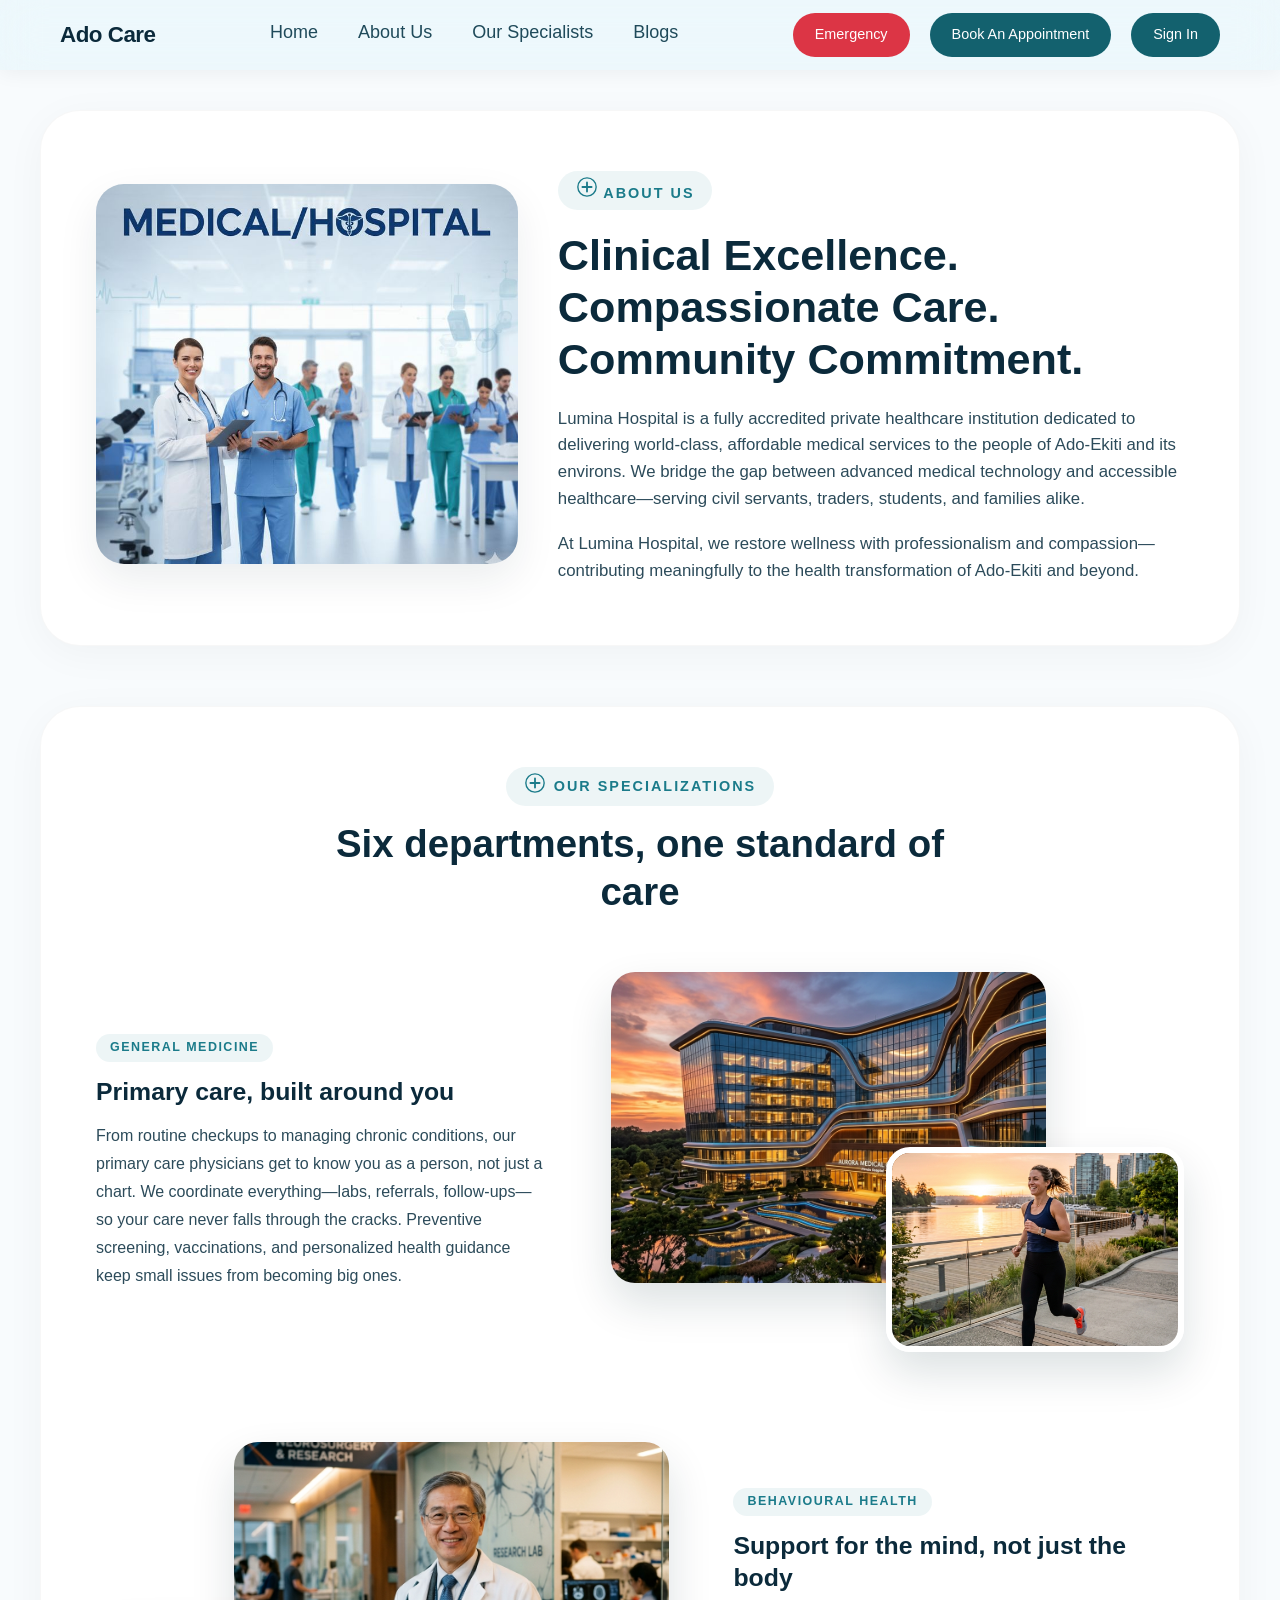
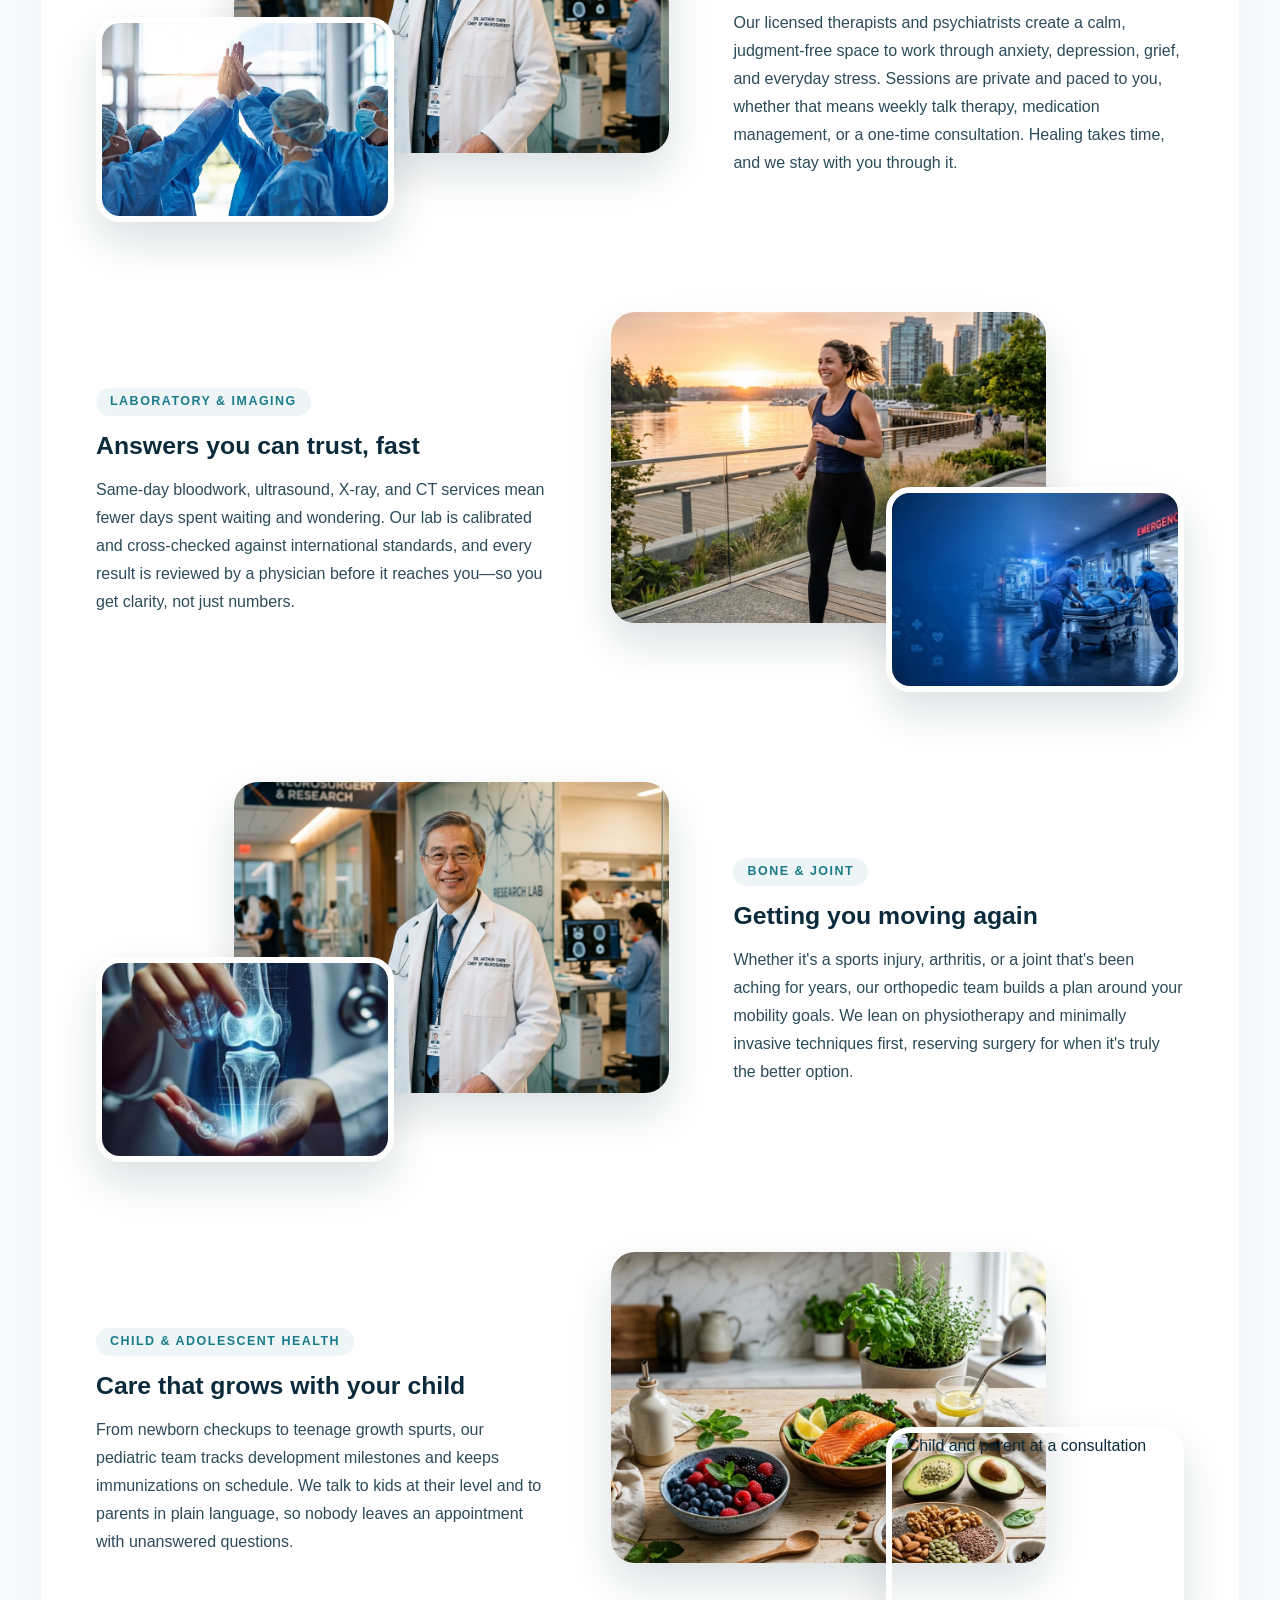
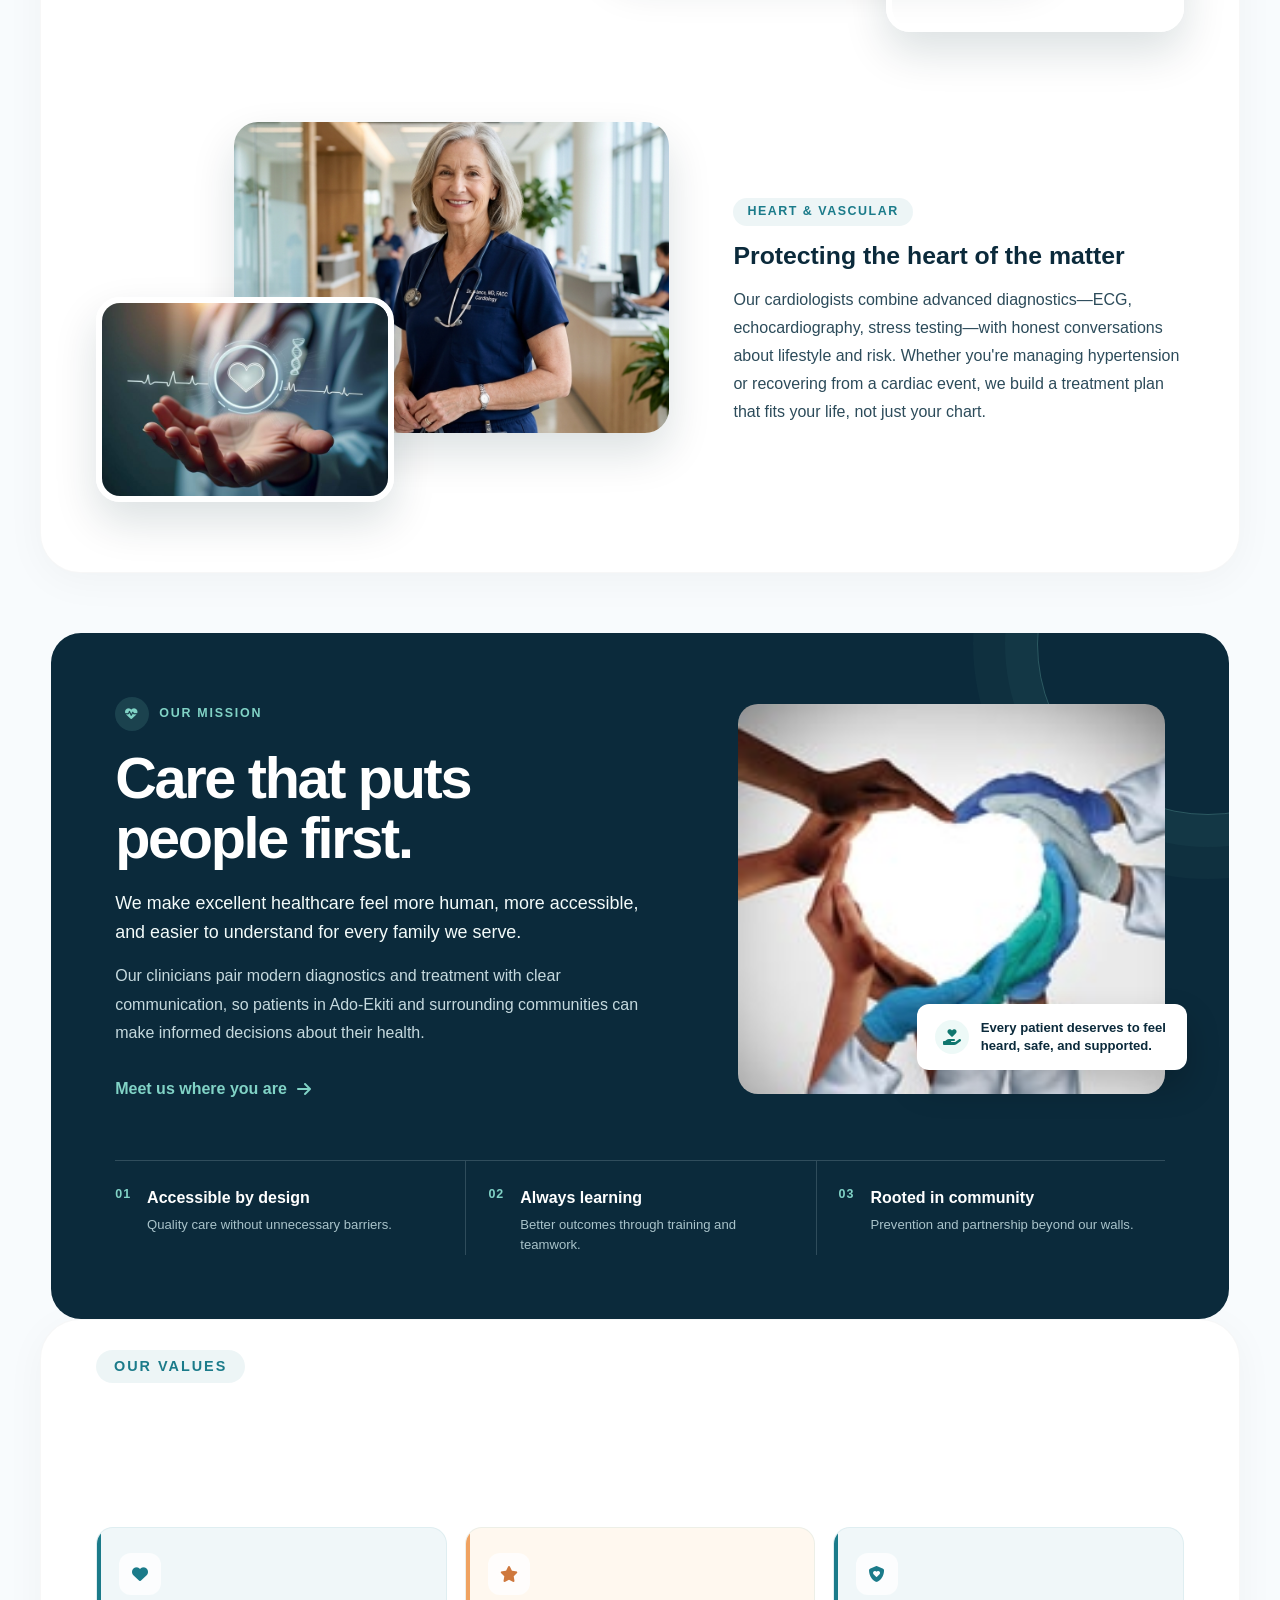
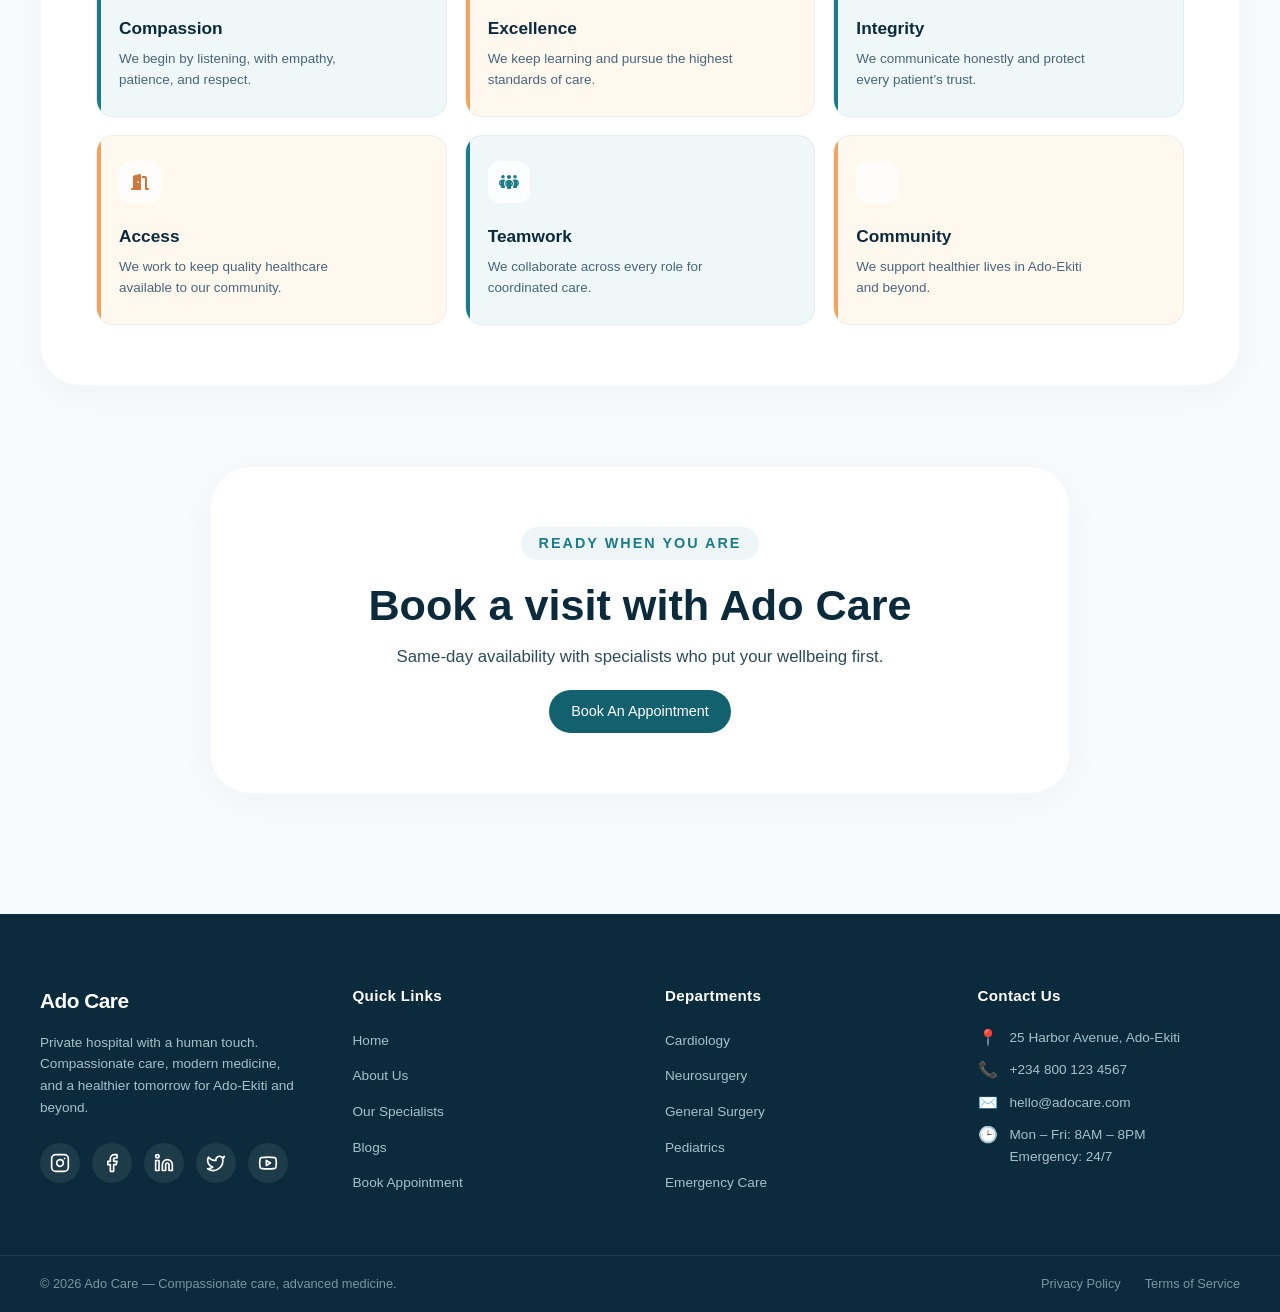
==== commit b4865f63: "review" ====
--- a/about.html
+++ b/about.html
@@ -19,9 +19,9 @@
         </div>
 
         <div class="right-links">
-            <a class="button emergency" href="">Emergency</a>
-            <a class="button" href="index.html#book-appointment">Book An Appointment</a>
-            <a class="button" href="">Sign In</a>
+            <a class="button emergency" href="emergency.html">Emergency</a>
+            <a class="button" href="appointment.html">Book An Appointment</a>
+            <a class="button nav-auth-link" href="appointment.html#auth-panel">Sign In</a>
         </div>
 
         <!-- Mobile Menu Toggle -->
@@ -40,9 +40,9 @@
                 <a href="blogs.html">Blogs</a>
             </div>
             <div class="mobile-actions">
-                <a class="button emergency" href="">Emergency</a>
-                <a class="button" href="index.html#book-appointment">Book An Appointment</a>
-                <a class="button" href="">Sign In</a>
+                <a class="button emergency" href="emergency.html">Emergency</a>
+                <a class="button" href="appointment.html">Book An Appointment</a>
+                <a class="button nav-auth-link" href="appointment.html#auth-panel">Sign In</a>
             </div>
         </div>
     </nav>
@@ -227,7 +227,7 @@
                     <p>
                         Our clinicians pair modern diagnostics and treatment with clear communication, so patients in Ado-Ekiti and surrounding communities can make informed decisions about their health.
                     </p>
-                    <a class="mission-link" href="index.html#book-appointment">Meet us where you are <i class="fas fa-arrow-right"></i></a>
+                    <a class="mission-link" href="appointment.html">Meet us where you are <i class="fas fa-arrow-right"></i></a>
                 </div>
 
                 <div class="mission-visual mission-reveal">
@@ -258,36 +258,11 @@
         <section>
             <div class="about-us values-about">
                 <div class="about-text" style="flex: 1 1 100%; max-width: 100%;">
-                    <h2>
-                        <span class="about-icon" aria-hidden="true">
-                            <svg width="22" height="22" viewBox="0 0 24 24" fill="none">
-                                <circle cx="12" cy="12" r="10" stroke="#1b7b8a" stroke-width="1.5" class="about-ring"/>
-                                <path d="M12 7v10M7 12h10" stroke="#1b7b8a" stroke-width="2" stroke-linecap="round"/>
-                            </svg>
-                        </span>
-                        Our Values
-                    </h2>
+                    <h2 class="values-heading">Our Values</h2>
                     <h1>What guides every decision</h1>
                 </div>
 
-                <div class="values-flow" aria-hidden="true">
-                    <svg viewBox="0 0 1000 28" preserveAspectRatio="none">
-                        <path d="M18 14 H982"/>
-                        <path class="flow-arrow" d="M965 7 L982 14 L965 21"/>
-                        <circle cx="18" cy="14" r="5">
-                               <animate attributeName="cx" values="18;138;258;378;498;618;738;858;982;858;738;618;498;378;258;138;18" keyTimes="0;0.0625;0.125;0.1875;0.25;0.3125;0.375;0.4375;0.5;0.5625;0.625;0.6875;0.75;0.8125;0.875;0.9375;1" dur="3s" calcMode="spline" keySplines="0.42 0 0.58 1;0.42 0 0.58 1;0.42 0 0.58 1;0.42 0 0.58 1;0.42 0 0.58 1;0.42 0 0.58 1;0.42 0 0.58 1;0.42 0 0.58 1;0.42 0 0.58 1;0.42 0 0.58 1;0.42 0 0.58 1;0.42 0 0.58 1;0.42 0 0.58 1;0.42 0 0.58 1;0.42 0 0.58 1;0.42 0 0.58 1" repeatCount="indefinite"/>
-                               <animate attributeName="cy" values="14;5;14;5;14;5;14;5;14;5;14;5;14;5;14;5;14" keyTimes="0;0.0625;0.125;0.1875;0.25;0.3125;0.375;0.4375;0.5;0.5625;0.625;0.6875;0.75;0.8125;0.875;0.9375;1" dur="3s" calcMode="spline" keySplines="0.42 0 0.58 1;0.42 0 0.58 1;0.42 0 0.58 1;0.42 0 0.58 1;0.42 0 0.58 1;0.42 0 0.58 1;0.42 0 0.58 1;0.42 0 0.58 1;0.42 0 0.58 1;0.42 0 0.58 1;0.42 0 0.58 1;0.42 0 0.58 1;0.42 0 0.58 1;0.42 0 0.58 1;0.42 0 0.58 1;0.42 0 0.58 1" repeatCount="indefinite"/>
-                        </circle>
-                    </svg>
-                </div>
-                <div class="values-network" aria-label="Ado Care values">
-                    <svg class="values-wireframe" viewBox="0 0 1000 560" aria-hidden="true" preserveAspectRatio="none">
-                        <path d="M110 105 L890 105 L710 280 L890 455 L110 455 L290 280 L110 105"/>
-                        <path class="wire-pulse" d="M110 105 L890 105 L710 280 L890 455 L110 455 L290 280 L110 105"/>
-                        <circle cx="500" cy="280" r="7"/>
-                        <circle cx="110" cy="105" r="5"/><circle cx="890" cy="105" r="5"/>
-                        <circle cx="110" cy="455" r="5"/><circle cx="890" cy="455" r="5"/>
-                    </svg>
+                <div class="values-grid" aria-label="Ado Care values">
                     <div class="value-card value-card--compassion value-reveal">
                         <i class="fas fa-heart"></i>
                         <h3>Compassion</h3><p>We begin by listening, with empathy, patience, and respect.</p>
@@ -312,7 +287,6 @@
                         <i class="fas fa-house-chimney-heart"></i>
                         <h3>Community</h3><p>We support healthier lives in Ado-Ekiti and beyond.</p>
                     </div>
-                    <div class="values-center" aria-hidden="true"><i class="fas fa-plus"></i><span>one standard<br>of care</span></div>
                 </div>
             </div>
         </section>
@@ -327,7 +301,7 @@
                         <p style="opacity: 1; margin: 0 auto 20px; max-width: 520px;">
                             Same-day availability with specialists who put your wellbeing first.
                         </p>
-                        <a class="button" href="index.html#book-appointment" style="display: inline-flex;">Book An Appointment</a>
+                        <a class="button" href="appointment.html" style="display: inline-flex;">Book An Appointment</a>
                     </div>
                 </div>
             </div>
@@ -368,7 +342,7 @@
                     <li><a href="about.html">About Us</a></li>
                     <li><a href="specialists.html">Our Specialists</a></li>
                     <li><a href="blogs.html">Blogs</a></li>
-                    <li><a href="index.html#book-appointment">Book Appointment</a></li>
+                    <li><a href="appointment.html">Book Appointment</a></li>
                 </ul>
             </div>
 
@@ -379,7 +353,7 @@
                     <li><a href="#">Neurosurgery</a></li>
                     <li><a href="#">General Surgery</a></li>
                     <li><a href="#">Pediatrics</a></li>
-                    <li><a href="#">Emergency Care</a></li>
+                    <li><a href="emergency.html">Emergency Care</a></li>
                 </ul>
             </div>
 
--- a/Style1.css
+++ b/Style1.css
@@ -984,6 +984,10 @@
     margin-bottom: -8px;
 }
 
+.values-about .values-heading {
+    opacity: 1;
+}
+
 .values-flow {
     width: min(88%, 820px);
     height: 28px;
@@ -1150,6 +1154,119 @@
     letter-spacing: 0.05em;
 }
 
+/* SVG-free values cards */
+.values-grid {
+    display: grid;
+    grid-template-columns: repeat(3, minmax(0, 1fr));
+    gap: 18px;
+    width: 100%;
+    margin-top: 10px;
+}
+
+.values-grid .value-card,
+.values-grid .value-card--compassion,
+.values-grid .value-card--excellence,
+.values-grid .value-card--integrity,
+.values-grid .value-card--access,
+.values-grid .value-card--teamwork,
+.values-grid .value-card--community {
+    position: relative;
+    inset: auto;
+    width: auto;
+    min-height: 190px;
+    padding: 25px 22px 22px;
+    overflow: hidden;
+    background: #f0f7f9;
+    border: 1px solid rgba(27, 123, 138, 0.08);
+    border-radius: 17px;
+    opacity: 0;
+    transform: translateY(18px);
+    box-shadow: none;
+}
+
+.values-grid .value-card:nth-child(even) {
+    background: #fff8ef;
+}
+
+.values-grid .value-card::before {
+    content: "";
+    position: absolute;
+    inset: 0 auto 0 0;
+    width: 4px;
+    background: #1b7b8a;
+    transition: width 0.25s ease;
+}
+
+.values-grid .value-card:nth-child(even)::before {
+    background: #f0a261;
+}
+
+.values-grid .value-card.animate-on-scroll {
+    opacity: 1;
+    transform: translateY(0);
+    transition: opacity 0.6s ease, transform 0.6s ease, box-shadow 0.25s ease, border-color 0.25s ease;
+}
+
+.values-grid .value-card:hover {
+    z-index: 2;
+    border-color: rgba(27, 123, 138, 0.3);
+    box-shadow: 0 16px 30px rgba(11, 42, 59, 0.1);
+    transform: translateY(-7px);
+}
+
+.values-grid .value-card:hover::before {
+    width: 8px;
+}
+
+.values-grid .value-card i {
+    display: grid;
+    place-items: center;
+    width: 42px;
+    height: 42px;
+    margin-bottom: 20px;
+    border-radius: 12px;
+    background: rgba(255, 255, 255, 0.8);
+    color: #1b7b8a;
+    font-size: 1rem;
+}
+
+.values-grid .value-card:nth-child(even) i {
+    color: #cf783d;
+}
+
+.values-grid .value-card h3 {
+    margin-bottom: 7px;
+    font-size: 1.08rem;
+}
+
+.values-grid .value-card p {
+    max-width: 250px;
+    font-size: 0.84rem;
+}
+
+@media (max-width: 767px) {
+    .values-grid {
+        grid-template-columns: 1fr 1fr;
+        gap: 14px;
+        margin-top: 20px;
+    }
+
+    .values-grid .value-card,
+    .values-grid .value-card--compassion,
+    .values-grid .value-card--excellence,
+    .values-grid .value-card--integrity,
+    .values-grid .value-card--access,
+    .values-grid .value-card--teamwork,
+    .values-grid .value-card--community {
+        min-height: 175px;
+        padding: 20px 17px 18px;
+    }
+
+    .values-grid .value-card i {
+        margin-bottom: 14px;
+    }
+}
+
 /* --- About Responsive --- */
 @media (max-width: 1199px) {
     .about-us {
@@ -2261,6 +2378,838 @@
 
 body.reader-open {
     overflow: hidden;
+}
+
+/* ============================================
+   APPOINTMENT PAGE
+============================================ */
+.appointment-page {
+    background: #f8fbfd;
+}
+
+.appointment-hero {
+    max-width: 900px;
+    margin: 0 auto;
+    padding: 86px 24px 38px;
+    text-align: center;
+}
+
+.appointment-kicker {
+    display: inline-flex;
+    align-items: center;
+    gap: 9px;
+    color: #1b7b8a;
+    font-size: 0.76rem;
+    font-weight: 800;
+    letter-spacing: 0.12em;
+    text-transform: uppercase;
+}
+
+.appointment-hero h1 {
+    margin: 16px 0 12px;
+    color: #0b2a3b;
+    font-size: clamp(2.4rem, 5vw, 4.5rem);
+    line-height: 1.05;
+    letter-spacing: -0.05em;
+}
+
+.appointment-hero p {
+    max-width: 620px;
+    margin: 0 auto;
+    color: #48657a;
+    font-size: 1.05rem;
+    line-height: 1.75;
+}
+
+.appointment-workspace {
+    display: grid;
+    gap: 24px;
+    width: min(920px, calc(100% - 40px));
+    margin: 0 auto 80px;
+}
+
+.auth-panel,
+.booking-panel {
+    padding: clamp(24px, 5vw, 44px);
+    background: #fff;
+    border: 1px solid rgba(27, 123, 138, 0.1);
+    border-radius: 22px;
+    box-shadow: 0 15px 38px rgba(11, 42, 59, 0.07);
+}
+
+.auth-heading h2,
+.booking-heading h2 {
+    margin: 9px 0 5px;
+    color: #0b2a3b;
+    font-size: clamp(1.6rem, 3vw, 2.2rem);
+}
+
+.auth-heading p,
+.booking-heading p {
+    color: #597084;
+}
+
+.auth-tabs {
+    display: flex;
+    gap: 6px;
+    width: fit-content;
+    margin: 28px 0 24px;
+    padding: 5px;
+    background: #e6f4f1;
+    border-radius: 10px;
+}
+
+.auth-tab {
+    padding: 10px 24px;
+    border: 0;
+    border-radius: 7px;
+    background: transparent;
+    color: #48657a;
+    font: inherit;
+    font-weight: 800;
+    cursor: pointer;
+}
+
+.auth-tab.is-active {
+    background: #13616e;
+    color: #fff;
+    box-shadow: 0 4px 12px rgba(19, 97, 110, 0.18);
+}
+
+.auth-form,
+.booking-form {
+    display: grid;
+    gap: 18px;
+}
+
+.auth-form.is-hidden {
+    display: none;
+}
+
+.appointment-page .form-group {
+    display: grid;
+    gap: 7px;
+}
+
+.appointment-page .form-group label {
+    color: #2c4b5a;
+    font-size: 0.83rem;
+    font-weight: 800;
+}
+
+.appointment-page .form-group input,
+.appointment-page .form-group select,
+.appointment-page .form-group textarea {
+    width: 100%;
+    padding: 13px 14px;
+    border: 1px solid #d7e3e7;
+    border-radius: 9px;
+    background: #f8fbfd;
+    color: #0b2a3b;
+    font: inherit;
+    outline: none;
+    transition: border-color 0.2s ease, box-shadow 0.2s ease;
+}
+
+.appointment-page .form-group input:focus,
+.appointment-page .form-group select:focus,
+.appointment-page .form-group textarea:focus {
+    border-color: #1b7b8a;
+    box-shadow: 0 0 0 3px rgba(27, 123, 138, 0.12);
+}
+
+.appointment-page .btn-full {
+    gap: 9px;
+    margin-top: 4px;
+}
+
+.form-message {
+    min-height: 1.3em;
+    margin: 0;
+    font-size: 0.85rem;
+    font-weight: 700;
+}
+
+.form-message.is-success { color: #1b7b8a; }
+.form-message.is-error { color: #b13e3e; }
+
+.booking-heading {
+    margin-bottom: 24px;
+}
+
+.booking-form-grid {
+    display: grid;
+    grid-template-columns: 1fr 1fr;
+    gap: 18px;
+}
+
+.booking-full {
+    grid-column: 1 / -1;
+}
+
+.dashboard-shell {
+    width: min(760px, calc(100% - 40px));
+    margin: 90px auto;
+    padding: clamp(30px, 6vw, 64px);
+    background: #fff;
+    border-radius: 24px;
+    box-shadow: 0 15px 38px rgba(11, 42, 59, 0.07);
+}
+
+.dashboard-shell h1 {
+    margin: 14px 0 10px;
+    color: #0b2a3b;
+    font-size: clamp(2rem, 5vw, 3.5rem);
+    line-height: 1.05;
+}
+
+.dashboard-shell > p {
+    max-width: 530px;
+    color: #48657a;
+}
+
+.dashboard-actions {
+    display: flex;
+    flex-wrap: wrap;
+    gap: 12px;
+    margin-top: 28px;
+}
+
+.dashboard-signout {
+    border: 1px solid #d7e3e7;
+}
+
+.signed-in-home {
+    position: relative;
+    min-height: 390px;
+    overflow: hidden;
+    border-radius: 18px;
+    background: #0b2a3b;
+    box-shadow: 0 15px 32px rgba(11, 42, 59, 0.14);
+}
+
+.signed-in-home[hidden] {
+    display: none;
+}
+
+.signed-in-home > img {
+    display: block;
+    width: 100%;
+    height: 100%;
+    min-height: 390px;
+    object-fit: cover;
+    opacity: 0.68;
+}
+
+.signed-in-overlay {
+    position: absolute;
+    inset: auto 0 0;
+    padding: 30px 28px 28px;
+    background: linear-gradient(transparent, rgba(11, 42, 59, 0.94) 32%);
+    color: #fff;
+}
+
+.signed-in-overlay .appointment-kicker {
+    color: #81d3c6;
+}
+
+.signed-in-overlay h3 {
+    margin: 8px 0 7px;
+    color: #fff;
+    font-size: 1.6rem;
+}
+
+.signed-in-overlay p {
+    margin-bottom: 18px;
+    color: #d5e4e7;
+    font-size: 0.88rem;
+    line-height: 1.6;
+}
+
+.signed-in-overlay .button {
+    gap: 9px;
+}
+
+.dashboard-main {
+    width: min(1180px, calc(100% - 48px));
+    margin: 0 auto;
+    padding: 78px 0 80px;
+}
+
+.dashboard-header {
+    display: flex;
+    align-items: end;
+    justify-content: space-between;
+    gap: 30px;
+    margin-bottom: 32px;
+}
+
+.dashboard-header h1 {
+    margin: 12px 0 8px;
+    color: #0b2a3b;
+    font-size: clamp(2.2rem, 5vw, 4rem);
+    line-height: 1.05;
+    letter-spacing: -0.05em;
+}
+
+.dashboard-header p {
+    color: #48657a;
+}
+
+.dashboard-grid {
+    display: grid;
+    grid-template-columns: minmax(0, 1.12fr) minmax(320px, 0.88fr);
+    gap: 22px;
+}
+
+.dashboard-column {
+    display: grid;
+    align-content: start;
+    gap: 22px;
+}
+
+.dashboard-card {
+    padding: 26px;
+    background: #fff;
+    border: 1px solid rgba(27, 123, 138, 0.1);
+    border-radius: 18px;
+    box-shadow: 0 14px 32px rgba(11, 42, 59, 0.06);
+}
+
+.dashboard-card-top {
+    display: flex;
+    align-items: start;
+    justify-content: space-between;
+    gap: 15px;
+}
+
+.dashboard-card h2 {
+    margin: 7px 0 0;
+    color: #0b2a3b;
+    font-size: 1.35rem;
+}
+
+.status-pill,
+.visit-count {
+    padding: 6px 10px;
+    border-radius: 999px;
+    background: #e6f4f1;
+    color: #1b7b8a;
+    font-size: 0.7rem;
+    font-weight: 800;
+    white-space: nowrap;
+}
+
+.next-visit-card {
+    display: grid;
+    grid-template-columns: auto 1fr;
+    gap: 18px 22px;
+    background: #e6f4f1;
+}
+
+.next-visit-card .dashboard-card-top,
+.next-visit-card .dashboard-text-link {
+    grid-column: 1 / -1;
+}
+
+.next-visit-date {
+    display: flex;
+    align-items: center;
+    gap: 7px;
+    color: #1b7b8a;
+}
+
+.next-visit-date strong {
+    font-size: 3.4rem;
+    line-height: 0.9;
+}
+
+.next-visit-date span {
+    font-size: 0.72rem;
+    font-weight: 800;
+    line-height: 1.3;
+}
+
+.next-visit-card h2 {
+    margin: 0 0 8px;
+}
+
+.next-visit-card p {
+    margin-top: 5px;
+    color: #48657a;
+    font-size: 0.82rem;
+}
+
+.dashboard-text-link {
+    display: inline-flex;
+    align-items: center;
+    gap: 9px;
+    width: fit-content;
+    color: #1b7b8a;
+    font-size: 0.84rem;
+    font-weight: 800;
+    text-decoration: none;
+}
+
+.visit-list {
+    display: grid;
+    margin-top: 20px;
+}
+
+.visit-row {
+    display: grid;
+    grid-template-columns: 58px 1fr auto;
+    align-items: center;
+    gap: 14px;
+    padding: 16px 0;
+    border-top: 1px solid #edf2f4;
+}
+
+.visit-date {
+    color: #1b7b8a;
+    font-size: 1.3rem;
+    font-weight: 800;
+    line-height: 1;
+}
+
+.visit-date small {
+    color: #79939d;
+    font-size: 0.55rem;
+    letter-spacing: 0.06em;
+}
+
+.visit-row h3,
+.tip-line h3 {
+    margin: 0 0 3px;
+    color: #0b2a3b;
+    font-size: 0.91rem;
+}
+
+.visit-row p,
+.tip-line p {
+    margin: 0;
+    color: #718594;
+    font-size: 0.75rem;
+}
+
+.visit-row > i {
+    color: #1b7b8a;
+}
+
+.tips-card {
+    background: #fff8ef;
+}
+
+.dashboard-feature-icon {
+    color: #f0a261;
+    font-size: 1.4rem;
+}
+
+.tip-line {
+    display: flex;
+    gap: 14px;
+    padding: 18px 0;
+    border-bottom: 1px solid rgba(240, 162, 97, 0.2);
+}
+
+.tip-line i {
+    display: grid;
+    place-items: center;
+    flex: 0 0 auto;
+    width: 34px;
+    height: 34px;
+    border-radius: 10px;
+    background: #fff;
+    color: #d78346;
+}
+
+.tips-card .dashboard-text-link {
+    margin-top: 20px;
+}
+
+.feedback-card > p {
+    margin: 12px 0 20px;
+    color: #597084;
+    font-size: 0.86rem;
+    line-height: 1.65;
+}
+
+.feedback-card form {
+    display: grid;
+    gap: 14px;
+}
+
+.rating {
+    display: flex;
+    gap: 5px;
+}
+
+.rating-star {
+    padding: 0 2px;
+    border: 0;
+    background: transparent;
+    color: #d7e3e7;
+    font-size: 2rem;
+    cursor: pointer;
+    transition: color 0.2s ease, transform 0.2s ease;
+}
+
+.rating-star:hover,
+.rating-star.is-selected {
+    color: #f0a261;
+    transform: translateY(-2px);
+}
+
+.feedback-card textarea {
+    width: 100%;
+    padding: 12px 14px;
+    resize: vertical;
+    border: 1px solid #d7e3e7;
+    border-radius: 9px;
+    background: #f8fbfd;
+    color: #0b2a3b;
+    font: inherit;
+}
+
+.sr-only {
+    position: absolute;
+    width: 1px;
+    height: 1px;
+    padding: 0;
+    margin: -1px;
+    overflow: hidden;
+    clip: rect(0, 0, 0, 0);
+    white-space: nowrap;
+    border: 0;
+}
+
+@media (max-width: 600px) {
+    .appointment-hero {
+        padding-top: 74px;
+    }
+
+    .appointment-workspace,
+    .dashboard-shell {
+        width: min(94%, 560px);
+    }
+
+    .booking-form-grid {
+        grid-template-columns: 1fr;
+    }
+
+    .booking-full {
+        grid-column: auto;
+    }
+
+    .dashboard-main {
+        width: min(94%, 560px);
+        padding-top: 70px;
+    }
+
+    .dashboard-header {
+        display: block;
+    }
+
+    .dashboard-header .dashboard-actions {
+        margin-top: 22px;
+    }
+
+    .dashboard-grid {
+        grid-template-columns: 1fr;
+    }
+
+    .dashboard-card {
+        padding: 22px;
+    }
+}
+
+/* ============================================
+   EMERGENCY PAGE
+============================================ */
+.emergency-page {
+    background: #f8fbfd;
+}
+
+.emergency-hero {
+    display: grid;
+    grid-template-columns: minmax(0, 1.25fr) minmax(260px, 0.75fr);
+    align-items: center;
+    gap: 60px;
+    max-width: 1200px;
+    min-height: 480px;
+    margin: 0 auto;
+    padding: 82px 40px 54px;
+}
+
+.emergency-hero-copy {
+    max-width: 700px;
+}
+
+.emergency-kicker {
+    display: inline-flex;
+    align-items: center;
+    gap: 9px;
+    color: #b13e3e;
+    font-size: 0.76rem;
+    font-weight: 800;
+    letter-spacing: 0.12em;
+    text-transform: uppercase;
+}
+
+.emergency-hero h1 {
+    max-width: 680px;
+    margin: 18px 0;
+    color: #0b2a3b;
+    font-size: clamp(2.6rem, 6vw, 5.3rem);
+    line-height: 1.02;
+    letter-spacing: -0.05em;
+}
+
+.emergency-hero-copy > p {
+    max-width: 610px;
+    color: #48657a;
+    font-size: 1.08rem;
+    line-height: 1.75;
+}
+
+.emergency-actions {
+    display: flex;
+    flex-wrap: wrap;
+    gap: 14px;
+    margin-top: 28px;
+}
+
+.emergency-actions .button {
+    gap: 10px;
+    padding: 14px 26px;
+    font-size: 1rem;
+}
+
+.emergency-hero-panel {
+    display: flex;
+    flex-direction: column;
+    gap: 9px;
+    padding: 32px;
+    background: #dc3545;
+    border-radius: 24px;
+    color: #c5d9de;
+    box-shadow: 18px 18px 0 rgba(220, 53, 69, 0.18);
+}
+
+.emergency-hero-panel strong {
+    margin: 12px 0 2px;
+    color: #fff;
+    font-size: clamp(1.65rem, 3vw, 2.3rem);
+    line-height: 1.1;
+}
+
+.emergency-hero-panel small {
+    color: #fff;
+    font-weight: 700;
+}
+
+.live-dot {
+    width: 12px;
+    height: 12px;
+    border-radius: 50%;
+    background: #f0a261;
+    box-shadow: 0 0 0 7px rgba(240, 162, 97, 0.15);
+}
+
+.emergency-alert {
+    display: flex;
+    align-items: center;
+    gap: 16px;
+    width: min(1120px, calc(100% - 80px));
+    margin: 0 auto 72px;
+    padding: 18px 22px;
+    border-left: 4px solid #b13e3e;
+    background: #fff;
+    color: #5c3a3a;
+    box-shadow: 0 10px 25px rgba(177, 62, 62, 0.07);
+}
+
+.emergency-alert > i {
+    color: #b13e3e;
+    font-size: 1.25rem;
+}
+
+.emergency-alert p {
+    font-size: 0.92rem;
+}
+
+.emergency-content,
+.emergency-columns {
+    width: min(1120px, calc(100% - 80px));
+    margin: 0 auto 78px;
+}
+
+.emergency-heading {
+    max-width: 650px;
+    margin-bottom: 30px;
+}
+
+.emergency-heading h2,
+.emergency-info-card h2 {
+    margin: 10px 0 12px;
+    color: #0b2a3b;
+    font-size: clamp(1.75rem, 3vw, 2.7rem);
+    line-height: 1.15;
+}
+
+.emergency-heading p,
+.emergency-info-card p {
+    color: #48657a;
+    line-height: 1.7;
+}
+
+.procedure-grid {
+    display: grid;
+    grid-template-columns: repeat(4, 1fr);
+    gap: 16px;
+}
+
+.procedure-card {
+    position: relative;
+    min-height: 238px;
+    padding: 24px 20px;
+    background: #fff;
+    border: 1px solid rgba(177, 62, 62, 0.12);
+    border-radius: 16px;
+    box-shadow: 0 12px 25px rgba(11, 42, 59, 0.06);
+    transition: transform 0.25s ease, box-shadow 0.25s ease;
+}
+
+.procedure-card:hover {
+    transform: translateY(-7px);
+    box-shadow: 0 19px 32px rgba(11, 42, 59, 0.11);
+}
+
+.procedure-card > span {
+    position: absolute;
+    top: 18px;
+    right: 18px;
+    color: #e9b8ae;
+    font-size: 0.72rem;
+    font-weight: 800;
+}
+
+.procedure-card > i {
+    display: grid;
+    place-items: center;
+    width: 42px;
+    height: 42px;
+    margin-bottom: 20px;
+    border-radius: 12px;
+    background: #fff0ed;
+    color: #b13e3e;
+}
+
+.procedure-card h3 {
+    margin-bottom: 9px;
+    color: #0b2a3b;
+    font-size: 1.05rem;
+}
+
+.procedure-card p {
+    color: #597084;
+    font-size: 0.86rem;
+    line-height: 1.65;
+}
+
+.emergency-columns {
+    display: grid;
+    grid-template-columns: 1fr 1fr;
+    gap: 20px;
+}
+
+.emergency-info-card {
+    padding: 32px;
+    background: #fff;
+    border-radius: 20px;
+    box-shadow: 0 12px 25px rgba(11, 42, 59, 0.05);
+}
+
+.emergency-info-card--soft {
+    background: #e6f4f1;
+}
+
+.emergency-info-card ul {
+    display: grid;
+    gap: 15px;
+    margin-top: 24px;
+    list-style: none;
+}
+
+.emergency-info-card li {
+    display: flex;
+    align-items: flex-start;
+    gap: 12px;
+    color: #48657a;
+    font-size: 0.92rem;
+}
+
+.emergency-info-card li i {
+    margin-top: 4px;
+    color: #1b7b8a;
+}
+
+.emergency-info-card .muted {
+    margin-top: 12px;
+    color: #597084;
+    font-size: 0.9rem;
+}
+
+.emergency-text-link {
+    display: inline-flex;
+    gap: 9px;
+    margin-top: 24px;
+    color: #1b7b8a;
+    font-weight: 800;
+    text-decoration: none;
+}
+
+@media (max-width: 800px) {
+    .emergency-hero {
+        grid-template-columns: 1fr;
+        gap: 34px;
+        padding: 72px 22px 42px;
+    }
+
+    .emergency-hero h1 {
+        font-size: clamp(2.7rem, 12vw, 4.2rem);
+    }
+
+    .emergency-alert,
+    .emergency-content,
+    .emergency-columns {
+        width: min(92%, 600px);
+    }
+
+    .emergency-alert {
+        margin-bottom: 50px;
+    }
+
+    .procedure-grid,
+    .emergency-columns {
+        grid-template-columns: 1fr 1fr;
+    }
+}
+
+@media (max-width: 540px) {
+    .procedure-grid,
+    .emergency-columns {
+        grid-template-columns: 1fr;
+    }
+
+    .emergency-hero-panel,
+    .emergency-info-card {
+        padding: 24px;
+    }
+
+    .emergency-alert {
+        align-items: flex-start;
+    }
 }
 
 /* ============================================
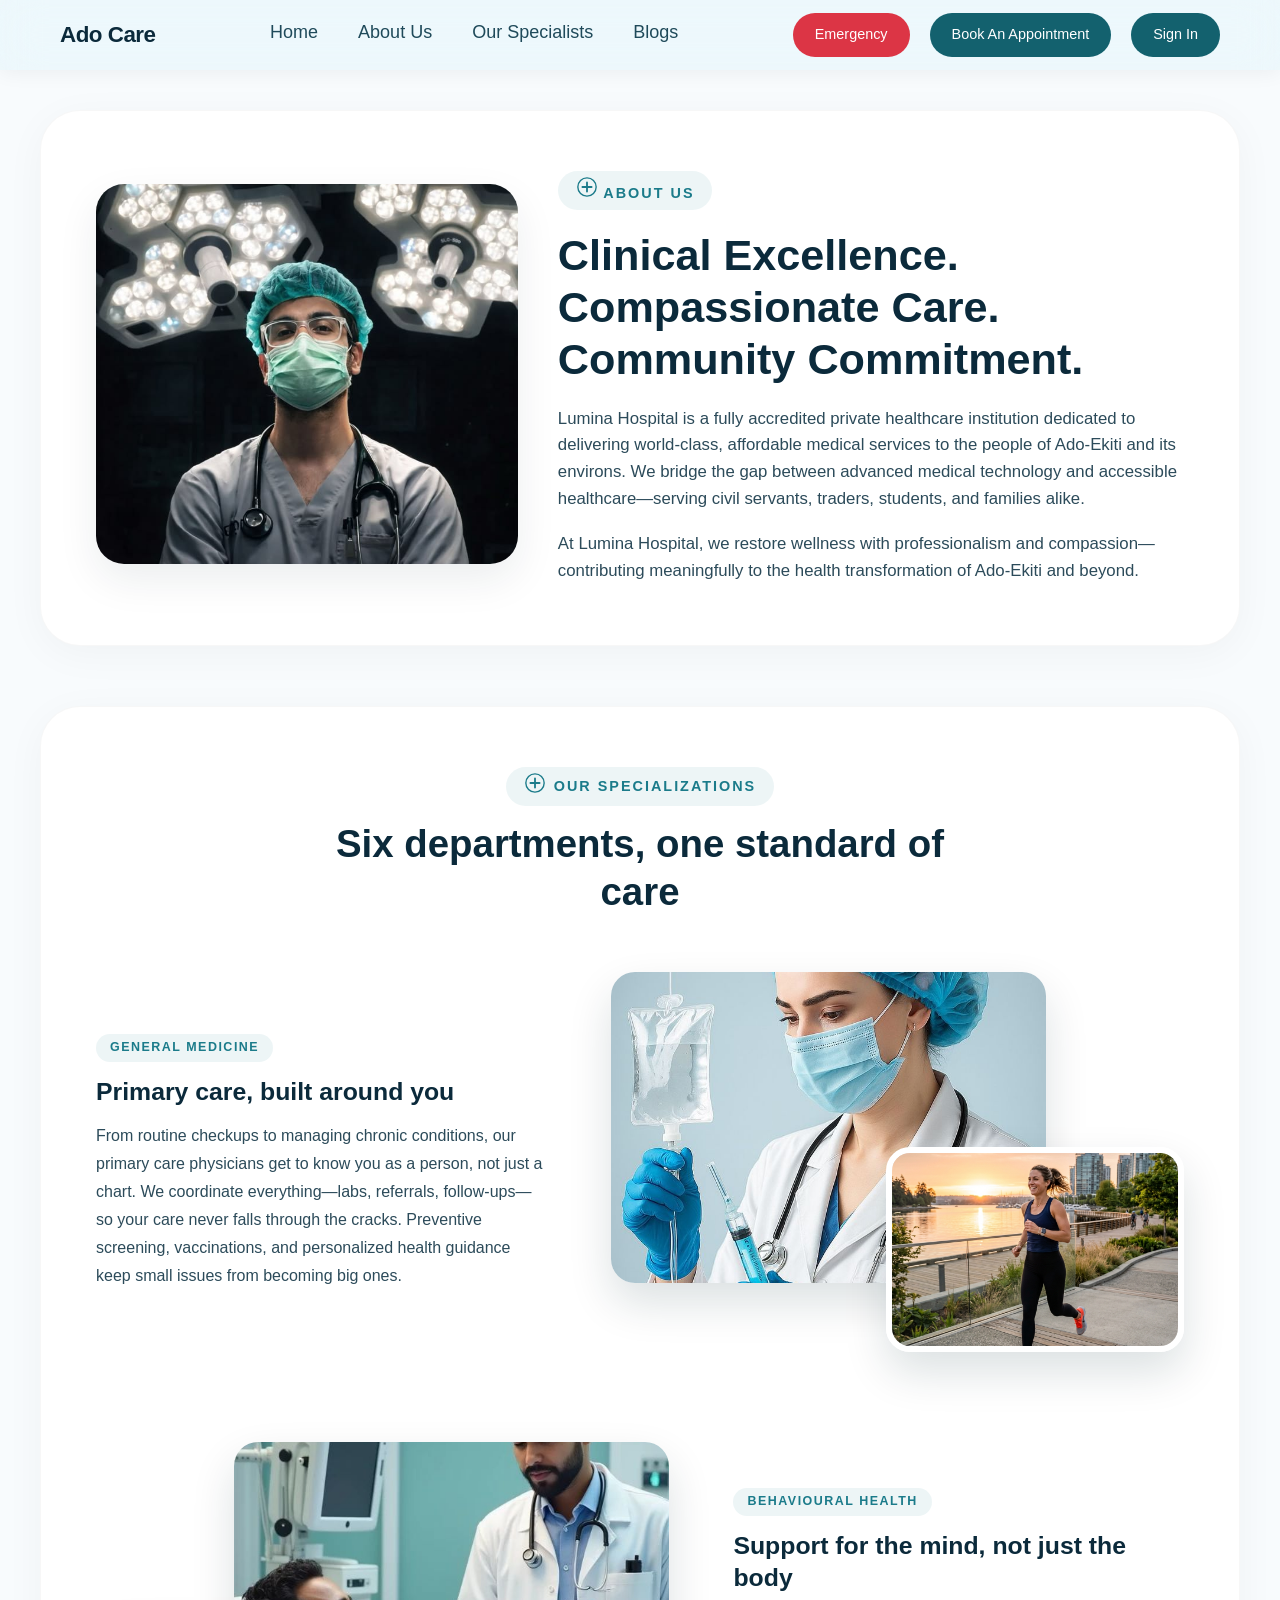
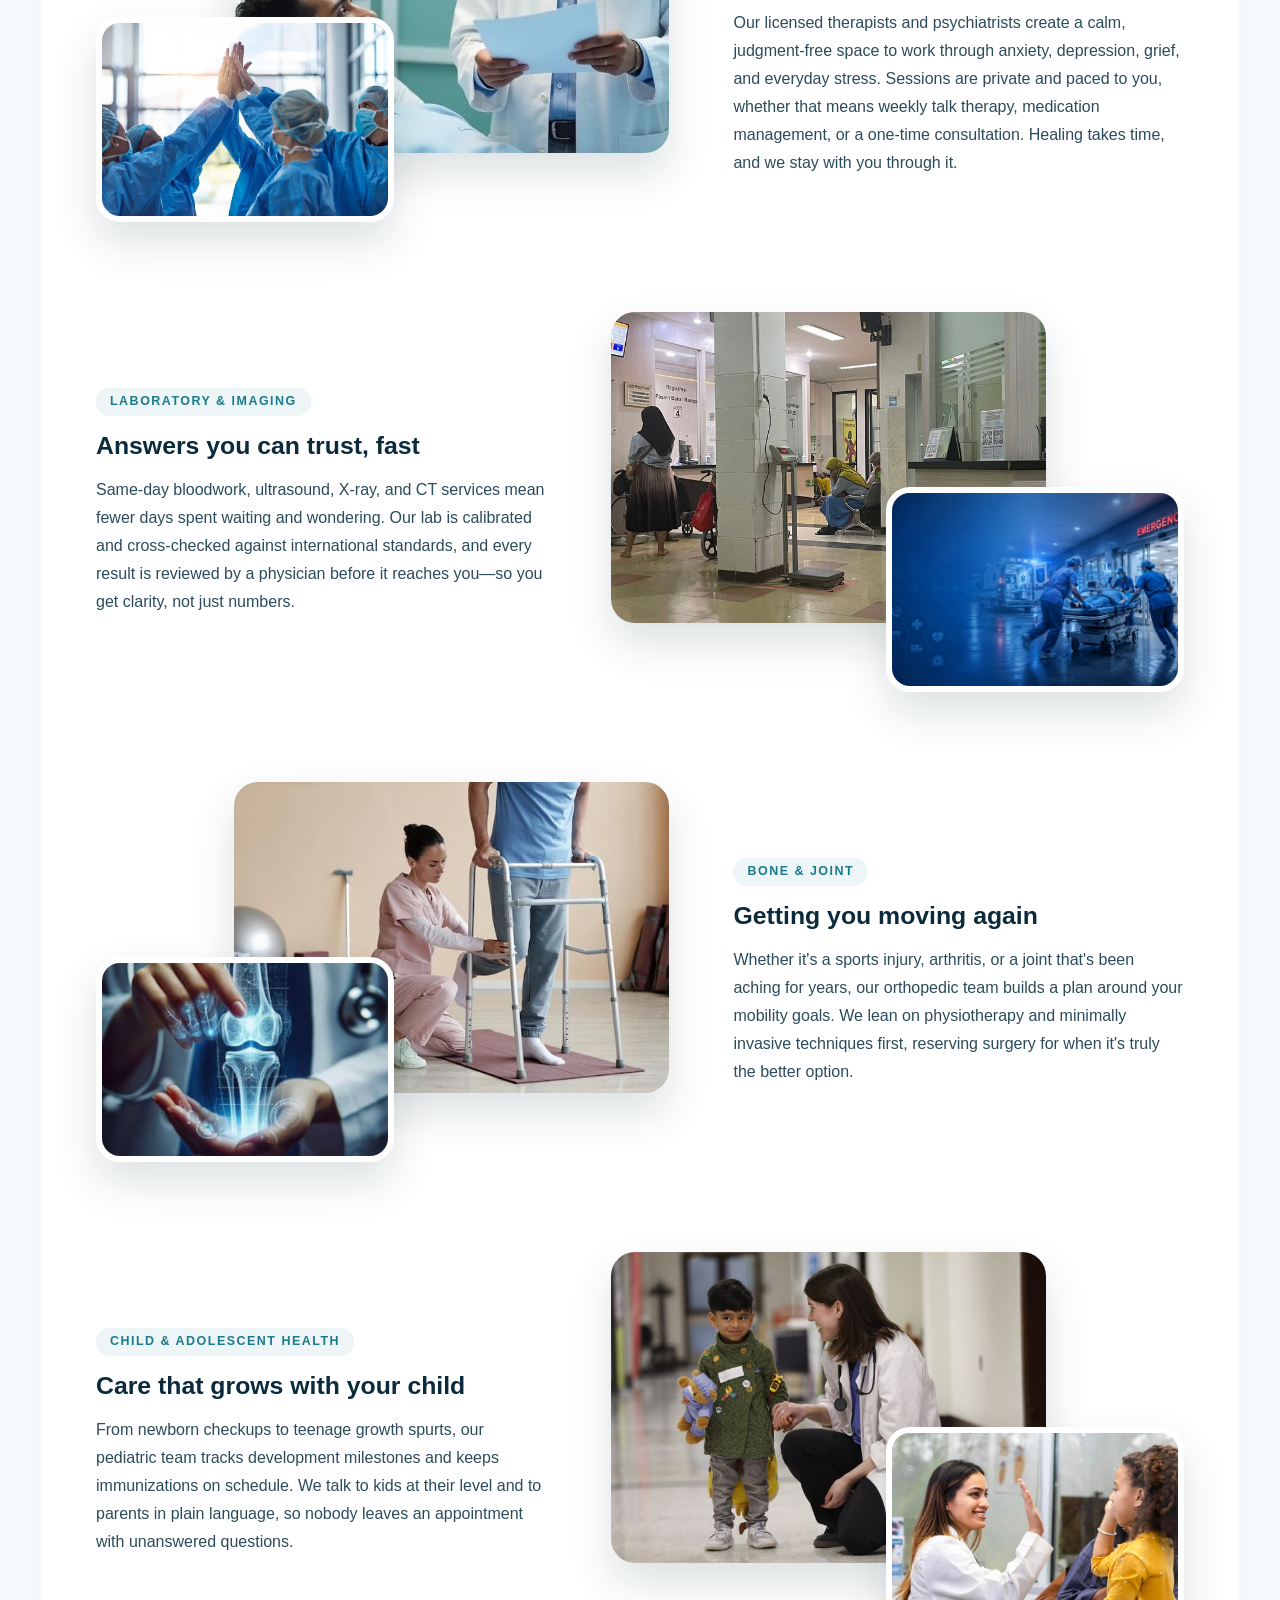
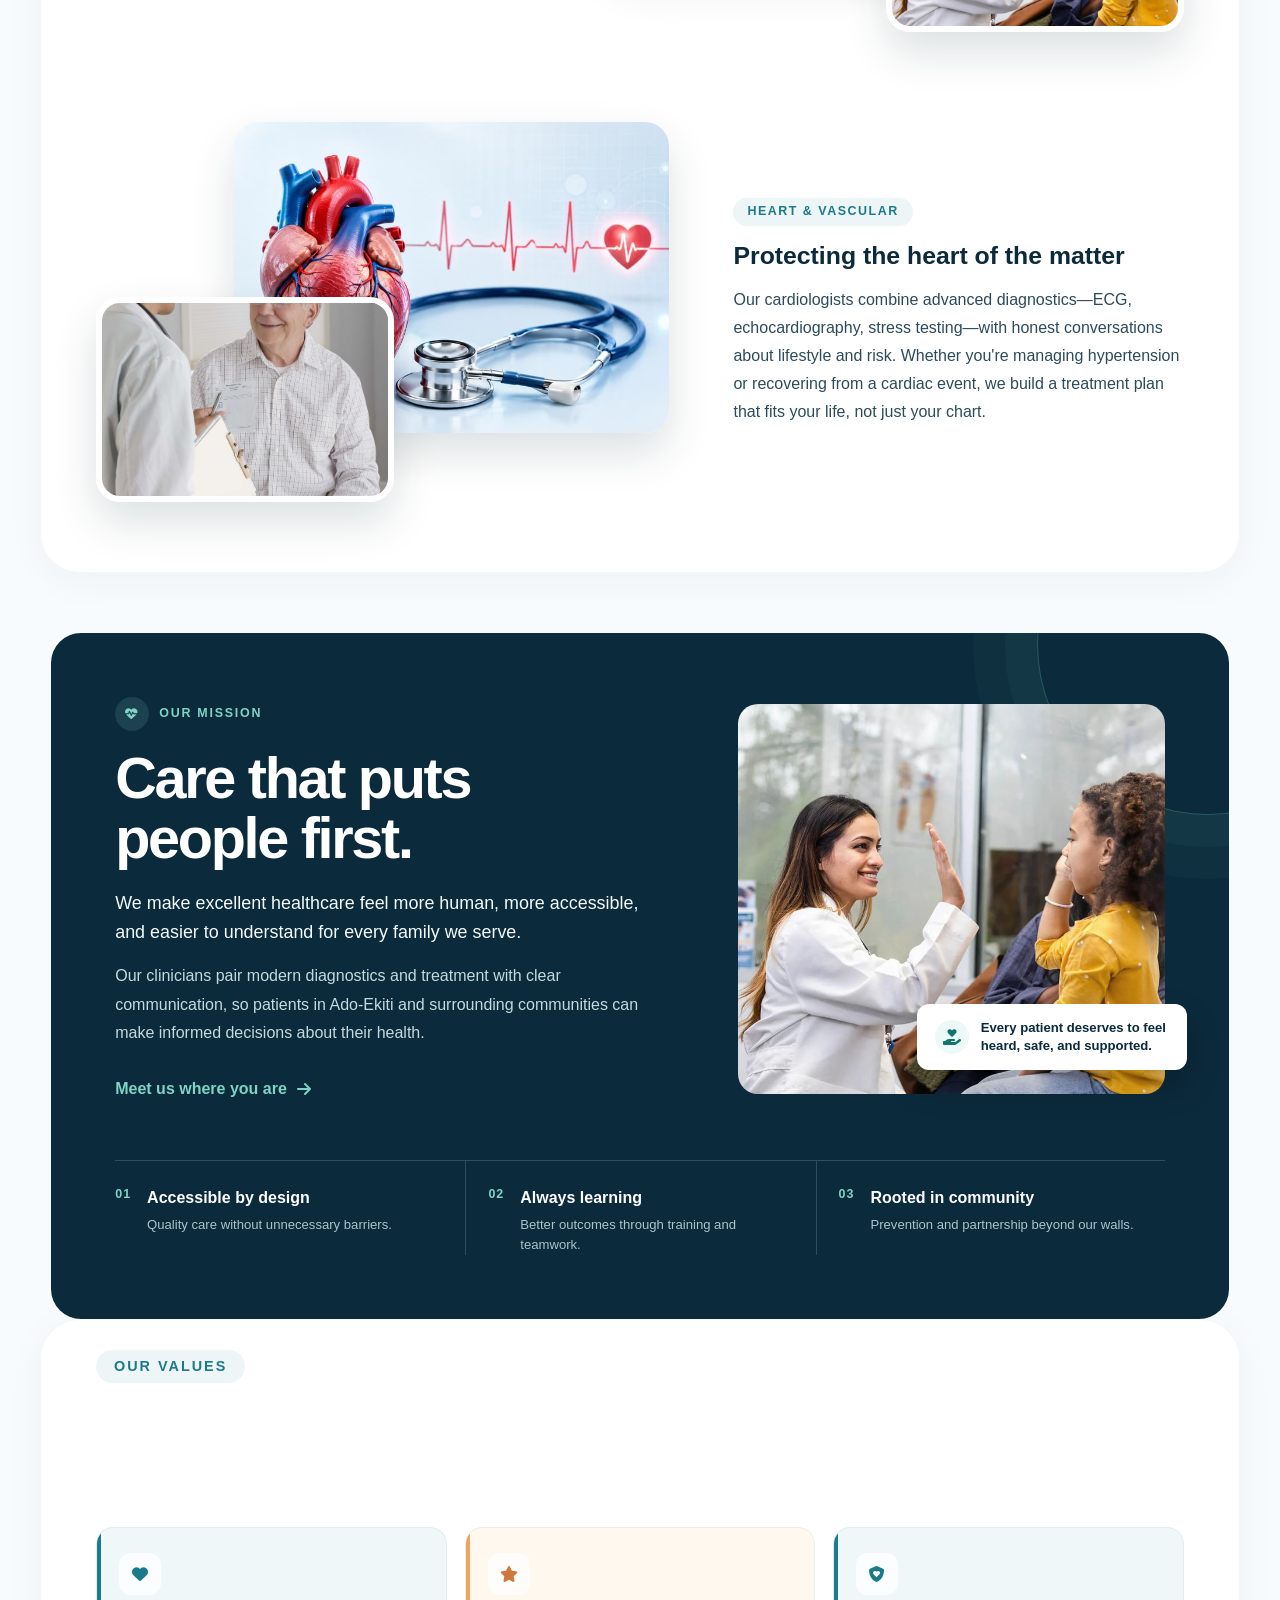
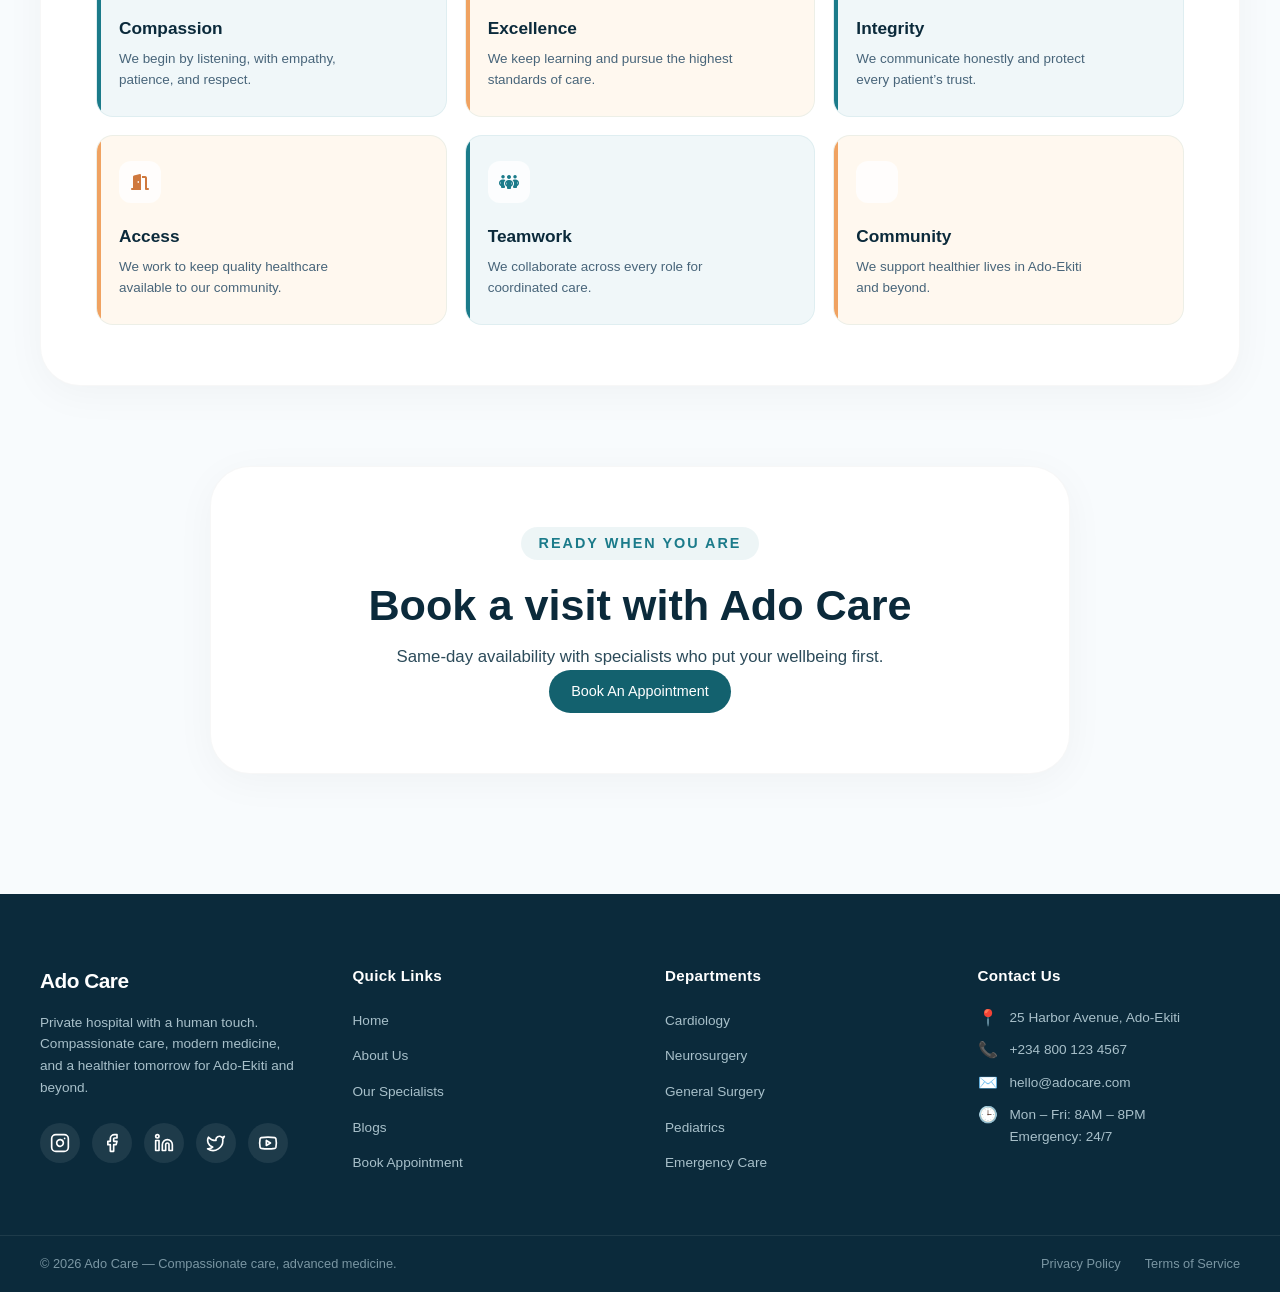
==== commit f56c1e01: "first commit" ====
--- a/about.html
+++ b/about.html
@@ -50,7 +50,7 @@
     <main>
         <!-- Page intro / same visual language as homepage about -->
         <section>
-            <div class="about-us" id="about-us" style="margin-top: 40px;">
+            <div class="about-us about-page-intro" id="about-us">
                 <div class="about-image">
                     <img src="assets/download.jpg" alt="Ado Care hospital">
                 </div>
@@ -115,7 +115,7 @@
                             </p>
                         </div>
                         <div class="spec-images">
-                            <img src="assets/hero_hospital.png" alt="Primary care consultation at Ado Care" class="img-a">
+                            <img src="assets/On duty.jpg" alt="Primary care consultation at Ado Care" class="img-a">
                             <img src="assets/healthy_lifestyle.png" alt="Family preventive health guidance" class="img-b">
                         </div>
                     </div>
@@ -133,7 +133,7 @@
                             </p>
                         </div>
                         <div class="spec-images">
-                            <img src="assets/doctor_neurology.png" alt="Therapist consultation room" class="img-a">
+                            <img src="assets/mindBody.jpg" alt="Therapist consultation room" class="img-a">
                             <img src="assets/hero2.jpg" alt="Patient in a calm counselling session" class="img-b">
                         </div>
                     </div>
@@ -151,7 +151,7 @@
                             </p>
                         </div>
                         <div class="spec-images">
-                            <img src="assets/healthy_lifestyle.png" alt="Diagnostic laboratory testing" class="img-a">
+                            <img src="assets/answers.jpg" alt="Diagnostic laboratory testing" class="img-a">
                             <img src="assets/hero3.jpg" alt="Imaging and scan review" class="img-b">
                         </div>
                     </div>
@@ -169,7 +169,7 @@
                             </p>
                         </div>
                         <div class="spec-images">
-                            <img src="assets/doctor_neurology.png" alt="Orthopedic assessment" class="img-a">
+                            <img src="assets/moving.jpg" alt="Orthopedic assessment" class="img-a">
                             <img src="assets/hero4.jpg" alt="Physiotherapy and mobility rehab" class="img-b">
                         </div>
                     </div>
@@ -187,8 +187,8 @@
                             </p>
                         </div>
                         <div class="spec-images">
-                            <img src="assets/nutrition_superfoods.png" alt="Pediatric wellness checkup" class="img-a">
-                            <img src="assets/hero5.jpg" alt="Child and parent at a consultation" class="img-b">
+                            <img src="assets/child 1.jpg" alt="Pediatric wellness checkup" class="img-a">
+                            <img src="assets/child 2 (2).jpg" alt="Child and parent at a consultation" class="img-b">
                         </div>
                     </div>
 
@@ -205,8 +205,8 @@
                             </p>
                         </div>
                         <div class="spec-images">
-                            <img src="assets/doctor_cardiology.png" alt="Cardiology diagnostics" class="img-a">
-                            <img src="assets/hero6.jpg" alt="Heart health monitoring" class="img-b">
+                            <img src="assets/heart (1).jpg" alt="Cardiology diagnostics" class="img-a">
+                            <img src="assets/heart (5).jpg" alt="Heart health monitoring" class="img-b">
                         </div>
                     </div>
                 </div>
@@ -231,7 +231,7 @@
                 </div>
 
                 <div class="mission-visual mission-reveal">
-                    <img src="assets/Modern miracle workers - Catholic Review.jpg" alt="A healthcare professional caring for a patient">
+                    <img src="assets/child 2 (2).jpg" alt="A healthcare professional caring for a patient">
                     <div class="mission-note">
                         <span class="mission-note-icon"><i class="fas fa-hand-holding-heart"></i></span>
                         <p>Every patient deserves to feel heard, safe, and supported.</p>
@@ -257,7 +257,7 @@
 
         <section>
             <div class="about-us values-about">
-                <div class="about-text" style="flex: 1 1 100%; max-width: 100%;">
+                <div class="about-text values-heading-block">
                     <h2 class="values-heading">Our Values</h2>
                     <h1>What guides every decision</h1>
                 </div>
@@ -292,16 +292,16 @@
         </section>
 
         <!-- CTA back to booking -->
-        <section style="padding: 20px 0 40px;">
-            <div class="container" style="max-width: 900px; margin: 0 auto; padding: 0 20px; text-align: center;">
-                <div class="about-us" style="margin: 0; flex-direction: column; text-align: center; gap: 20px;">
-                    <div class="about-text" style="flex: none; max-width: 100%;">
-                        <h2 style="opacity: 1;">Ready when you are</h2>
-                        <h1 style="opacity: 1; margin-bottom: 12px;">Book a visit with Ado Care</h1>
-                        <p style="opacity: 1; margin: 0 auto 20px; max-width: 520px;">
+        <section class="about-cta-section">
+            <div class="container about-cta-container">
+                <div class="about-us about-cta">
+                    <div class="about-text about-cta-text">
+                        <h2>Ready when you are</h2>
+                        <h1>Book a visit with Ado Care</h1>
+                        <p>
                             Same-day availability with specialists who put your wellbeing first.
                         </p>
-                        <a class="button" href="appointment.html" style="display: inline-flex;">Book An Appointment</a>
+                        <a class="button" href="appointment.html">Book An Appointment</a>
                     </div>
                 </div>
             </div>
--- a/Style1.css
+++ b/Style1.css
@@ -840,6 +840,10 @@
     border: 1px solid rgba(0, 0, 0, 0.03);
 }
 
+.about-page-intro {
+    margin-top: 40px;
+}
+
 .about-image {
     flex: 1 1 35%;
 }
@@ -982,6 +986,11 @@
 
 .values-about > .about-text {
     margin-bottom: -8px;
+}
+
+.values-heading-block {
+    flex: 1 1 100%;
+    max-width: 100%;
 }
 
 .values-about .values-heading {
@@ -3653,6 +3662,132 @@
     animation: slideInBottom 0.4s ease-out;
 }
 
+#appointmentMessage,
+#signinMessage {
+    display: none;
+}
+
+#appointmentMessage.is-visible,
+#signinMessage.is-visible {
+    display: block;
+}
+
+.appointment-card {
+    padding: 2rem 2.2rem;
+}
+
+.appointment-intro {
+    margin-bottom: 1.4rem;
+}
+
+.button-icon {
+    margin-right: 8px;
+}
+
+.signin-icon {
+    font-size: 1.4rem;
+}
+
+.signin-help {
+    margin-top: 1.2rem;
+    font-size: 0.8rem;
+    color: #4c6f82;
+}
+
+.signin-help a {
+    color: #1e7b9e;
+    font-weight: 600;
+}
+
+.form-group input.is-empty {
+    background-color: #f8fbfd;
+}
+
+.form-group input.is-invalid {
+    border-color: #dc3545;
+}
+
+.emergency-contact-section {
+    padding-top: 0;
+}
+
+.emergency-contact {
+    background: #f0f7fa;
+    border-radius: 60px;
+    padding: 2.2rem 2.8rem;
+    display: flex;
+    flex-wrap: wrap;
+    align-items: center;
+    justify-content: space-between;
+    border: 1px solid rgba(30, 123, 158, 0.1);
+}
+
+.emergency-phone {
+    margin: 0.5rem 0 0.2rem;
+    font-weight: 600;
+    font-size: 1.8rem;
+}
+
+.emergency-copy {
+    color: #2b4a5e;
+}
+
+.emergency-actions {
+    display: flex;
+    gap: 0.8rem;
+}
+
+.emergency-actions .btn-primary,
+.emergency-actions .btn-outline {
+    border-color: #b13e3e;
+}
+
+.emergency-actions .btn-primary {
+    background: #b13e3e;
+    box-shadow: 0 4px 12px rgba(177, 62, 62, 0.2);
+}
+
+.emergency-actions .btn-outline {
+    color: #b13e3e;
+}
+
+.about-cta-section {
+    padding: 20px 0 40px;
+}
+
+.about-cta-container {
+    max-width: 900px;
+    padding: 0 20px;
+    text-align: center;
+}
+
+.about-cta {
+    margin: 0;
+    flex-direction: column;
+    text-align: center;
+    gap: 20px;
+}
+
+.about-cta-text {
+    flex: none;
+    max-width: 100%;
+}
+
+.about-cta-text h2,
+.about-cta-text h1,
+.about-cta-text p {
+    opacity: 1;
+}
+
+.about-cta-text h1 {
+    margin-bottom: 12px;
+}
+
+.about-cta-text p {
+    margin: 0 auto 20px;
+    max-width: 520px;
+}
+
 /* Emergency contact block */
 .emergency-badge {
     display: inline-flex;
